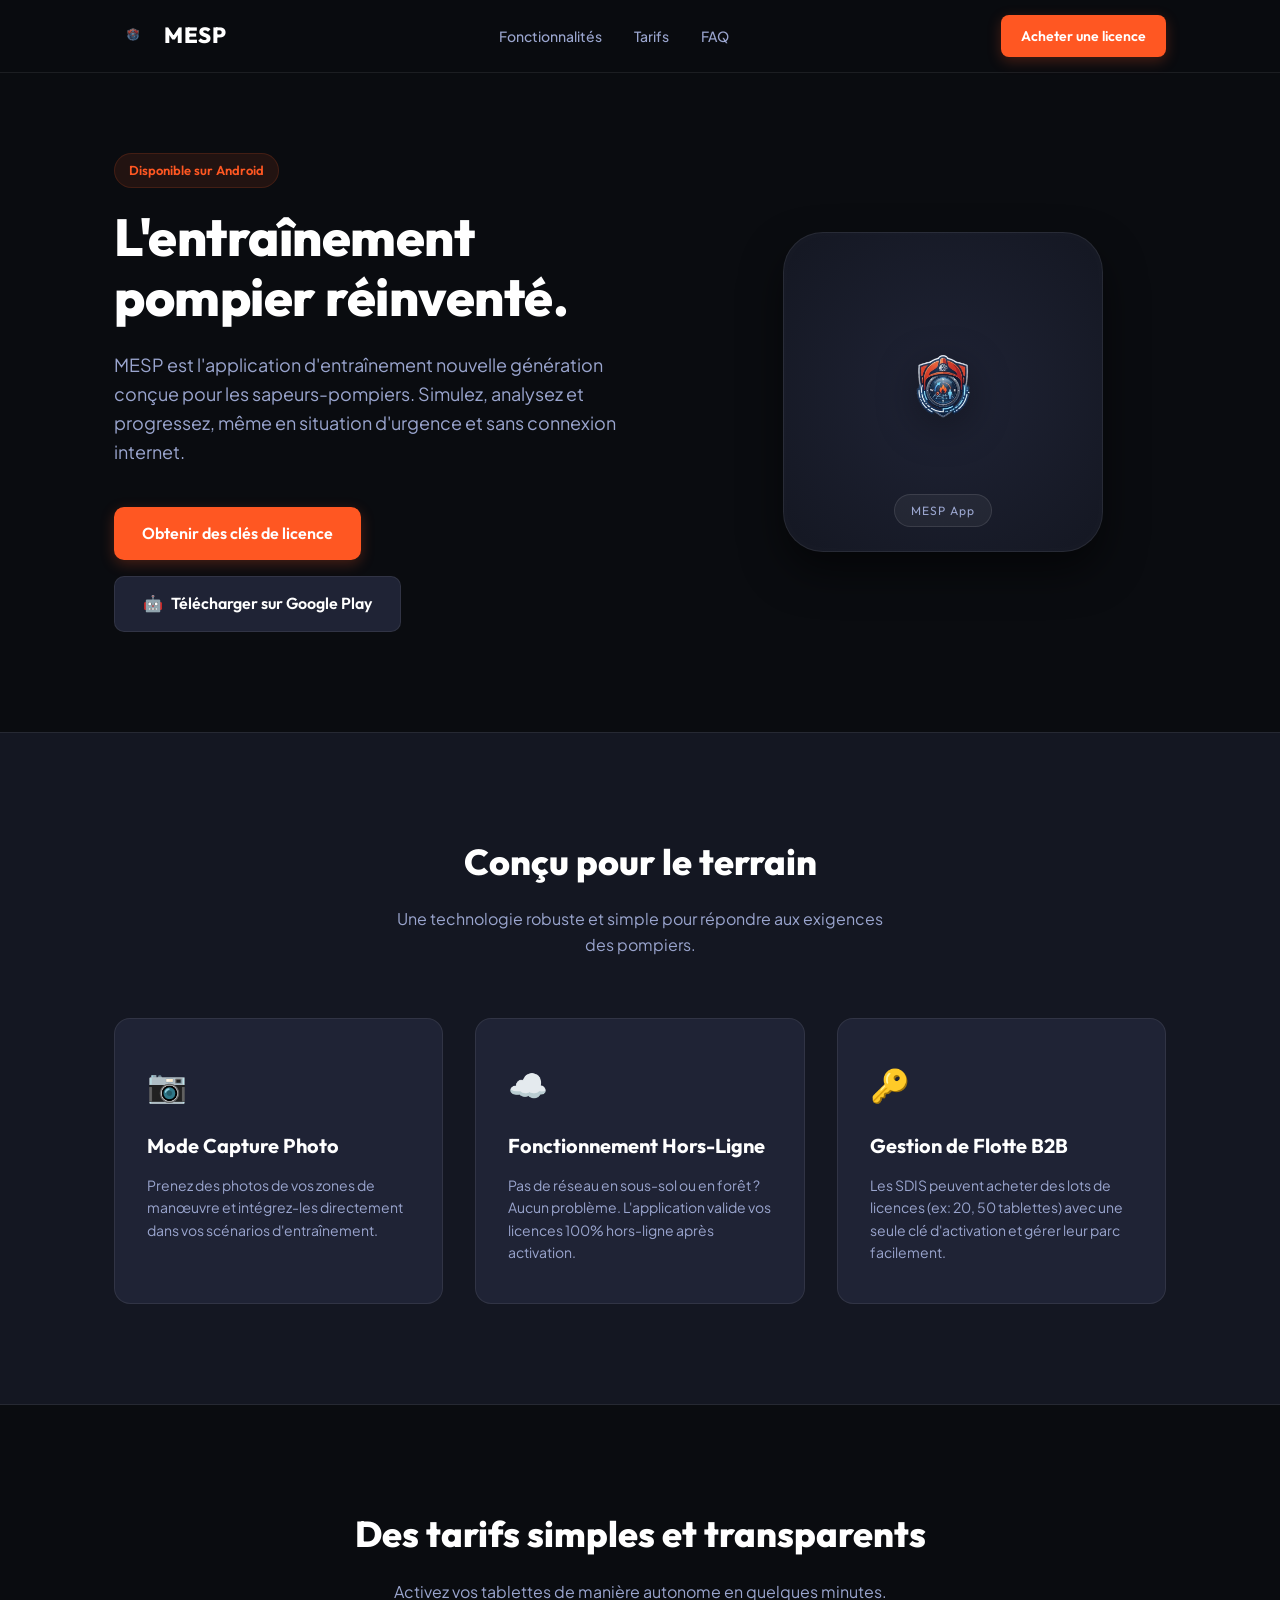
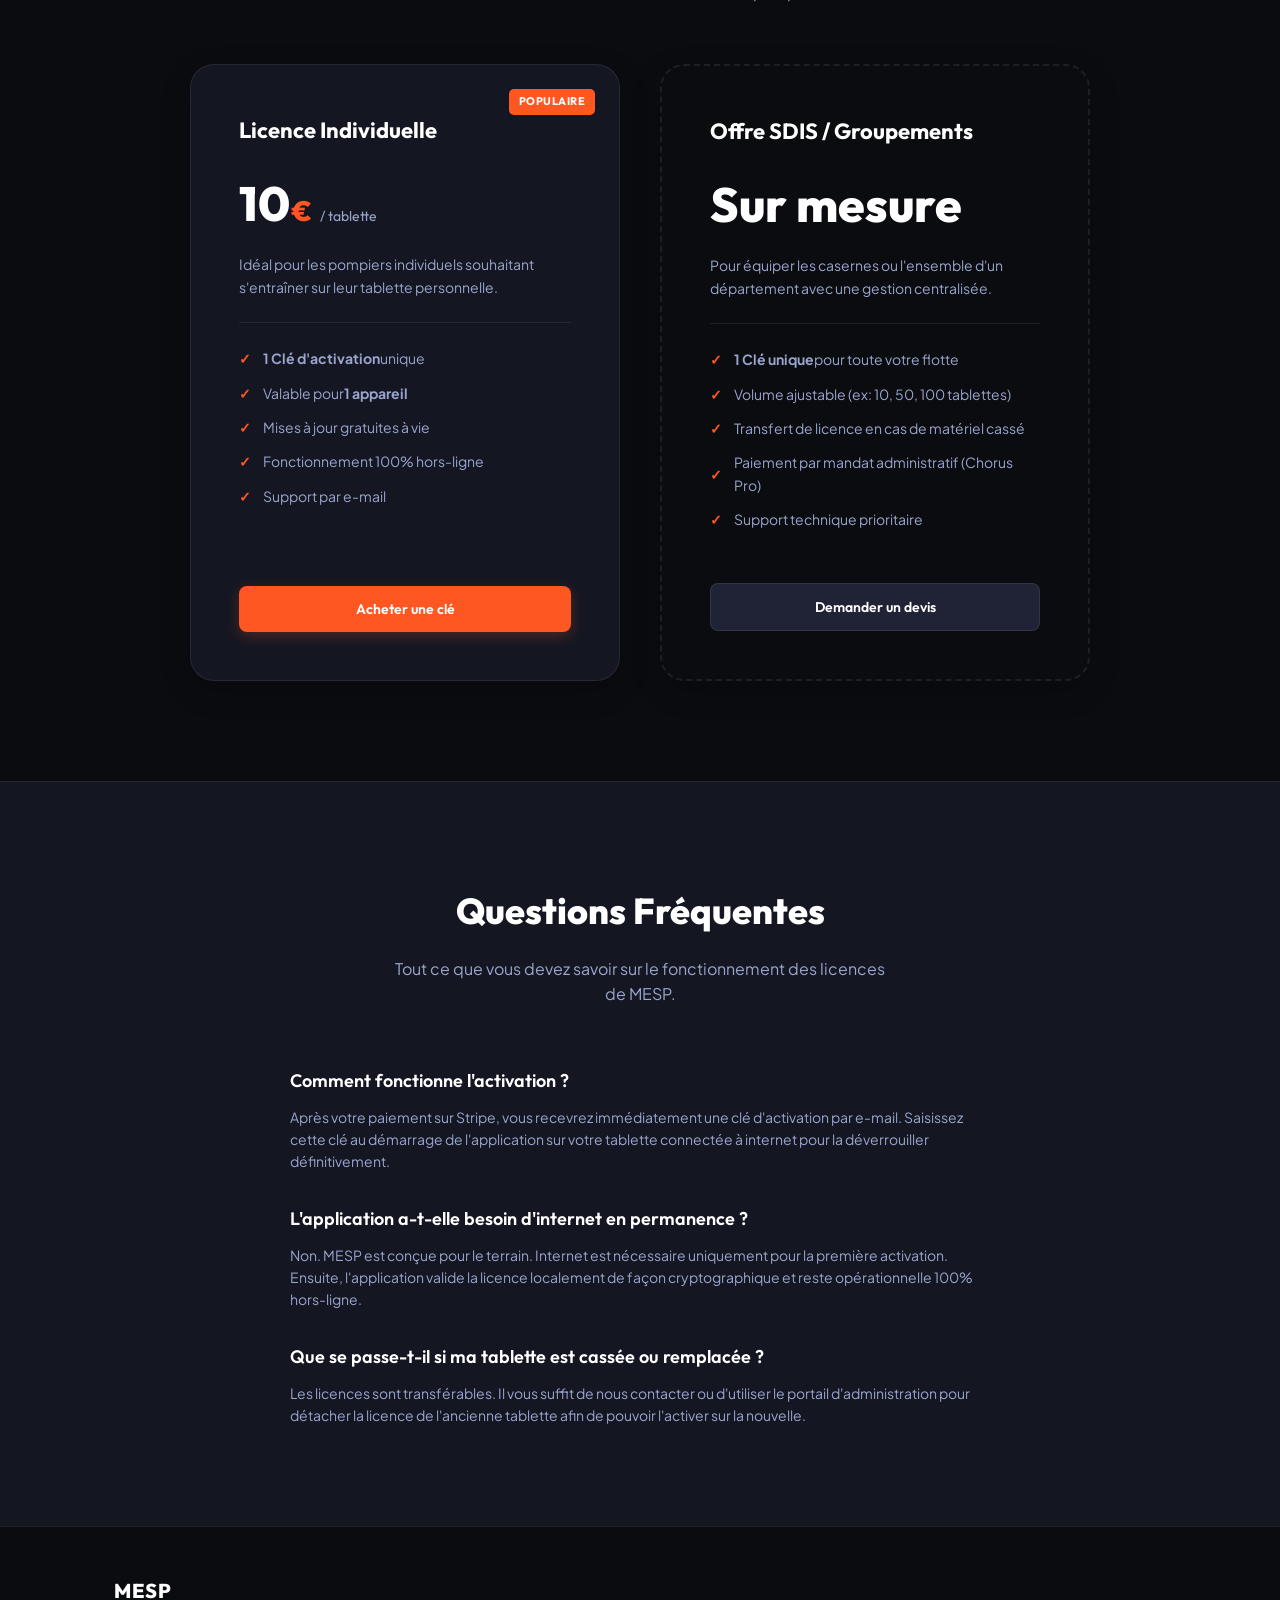
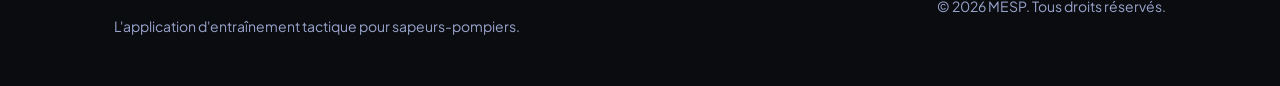
==== docs/index.html @ d45373b5 "landing page" ====
<!DOCTYPE html>
<html lang="fr">
<head>
  <meta charset="UTF-8">
  <meta name="viewport" content="width=device-width, initial-scale=1.0">
  <title>MESP - L'entraînement pompier réinventé</title>
  <meta name="description" content="Découvrez MESP, l'application d'entraînement moderne pour les sapeurs-pompiers. Activez vos tablettes et gérez vos licences simplement.">
  <link rel="stylesheet" href="style.css">
  <!-- Google Fonts -->
  <link rel="preconnect" href="https://fonts.googleapis.com">
  <link rel="preconnect" href="https://fonts.gstatic.com" crossorigin>
  <link href="https://fonts.googleapis.com/css2?family=Outfit:wght@300;400;600;800&family=Plus+Jakarta+Sans:wght@400;500;700&display=swap" rel="stylesheet">
</head>
<body>

  <!-- Header / Navigation -->
  <header class="navbar">
    <div class="container nav-container">
      <div class="brand">
        <img src="logo.png" alt="MESP Logo" class="brand-logo">
        <span class="brand-name">MESP</span>
      </div>
      <nav class="nav-links">
        <a href="#features">Fonctionnalités</a>
        <a href="#pricing">Tarifs</a>
        <a href="#faq">FAQ</a>
      </nav>
      <div class="nav-cta">
        <a href="#pricing" class="btn btn-primary">Acheter une licence</a>
      </div>
    </div>
  </header>

  <!-- Hero Section -->
  <section class="hero">
    <div class="container hero-container">
      <div class="hero-content">
        <span class="badge">Disponible sur Android</span>
        <h1>L'entraînement pompier réinventé.</h1>
        <p class="hero-subtitle">
          MESP est l'application d'entraînement nouvelle génération conçue pour les sapeurs-pompiers. Simulez, analysez et progressez, même en situation d'urgence et sans connexion internet.
        </p>
        <div class="hero-actions">
          <a href="#pricing" class="btn btn-primary btn-large">Obtenir des clés de licence</a>
          <a href="https://play.google.com/store" target="_blank" class="btn btn-secondary btn-large">
            <span class="play-icon">🤖</span> Télécharger sur Google Play
          </a>
        </div>
      </div>
      <div class="hero-image-container">
        <!-- Conteneur pour afficher une capture d'écran de l'app ou le logo en grand -->
        <div class="app-mockup">
          <img src="logo.png" alt="MESP Logo Large" class="hero-app-logo">
          <div class="mockup-overlay">MESP App</div>
        </div>
      </div>
    </div>
  </section>

  <!-- Features Section -->
  <section id="features" class="features">
    <div class="container">
      <div class="section-header">
        <h2>Conçu pour le terrain</h2>
        <p>Une technologie robuste et simple pour répondre aux exigences des pompiers.</p>
      </div>
      
      <div class="features-grid">
        <div class="feature-card">
          <div class="feature-icon">📷</div>
          <h3>Mode Capture Photo</h3>
          <p>Prenez des photos de vos zones de manœuvre et intégrez-les directement dans vos scénarios d'entraînement.</p>
        </div>
        
        <div class="feature-card">
          <div class="feature-icon">☁️</div>
          <h3>Fonctionnement Hors-Ligne</h3>
          <p>Pas de réseau en sous-sol ou en forêt ? Aucun problème. L'application valide vos licences 100% hors-ligne après activation.</p>
        </div>
        
        <div class="feature-card">
          <div class="feature-icon">🔑</div>
          <h3>Gestion de Flotte B2B</h3>
          <p>Les SDIS peuvent acheter des lots de licences (ex: 20, 50 tablettes) avec une seule clé d'activation et gérer leur parc facilement.</p>
        </div>
      </div>
    </div>
  </section>

  <!-- Pricing Section -->
  <section id="pricing" class="pricing">
    <div class="container">
      <div class="section-header">
        <h2>Des tarifs simples et transparents</h2>
        <p>Activez vos tablettes de manière autonome en quelques minutes.</p>
      </div>

      <div class="pricing-grid">
        <!-- Offre Individuelle -->
        <div class="price-card">
          <div class="card-badge">Populaire</div>
          <h3>Licence Individuelle</h3>
          <div class="price">10<span>€</span><span class="price-period">/ tablette</span></div>
          <p class="price-desc">Idéal pour les pompiers individuels souhaitant s'entraîner sur leur tablette personnelle.</p>
          <hr>
          <ul class="price-features">
            <li><strong>1 Clé d'activation</strong> unique</li>
            <li>Valable pour <strong>1 appareil</strong></li>
            <li>Mises à jour gratuites à vie</li>
            <li>Fonctionnement 100% hors-ligne</li>
            <li>Support par e-mail</li>
          </ul>
          <!-- REMPLACER PAR VOTRE LIEN DE PAIEMENT STRIPE REEL -->
          <a href="https://buy.stripe.com/9B628u1rA7mMeUN9IeafS00" target="_blank" class="btn btn-primary btn-full">Acheter une clé</a>
        </div>

        <!-- Offre SDIS (Lots) -->
        <div class="price-card price-card-sdis">
          <h3>Offre SDIS / Groupements</h3>
          <div class="price">Sur mesure</div>
          <p class="price-desc">Pour équiper les casernes ou l'ensemble d'un département avec une gestion centralisée.</p>
          <hr>
          <ul class="price-features">
            <li><strong>1 Clé unique</strong> pour toute votre flotte</li>
            <li>Volume ajustable (ex: 10, 50, 100 tablettes)</li>
            <li>Transfert de licence en cas de matériel cassé</li>
            <li>Paiement par mandat administratif (Chorus Pro)</li>
            <li>Support technique prioritaire</li>
          </ul>
          <a href="mailto:contact@votre-domaine.fr?subject=Demande de devis MESP SDIS" class="btn btn-secondary btn-full">Demander un devis</a>
        </div>
      </div>
    </div>
  </section>

  <!-- FAQ Section -->
  <section id="faq" class="faq">
    <div class="container">
      <div class="section-header">
        <h2>Questions Fréquentes</h2>
        <p>Tout ce que vous devez savoir sur le fonctionnement des licences de MESP.</p>
      </div>

      <div class="faq-list">
        <div class="faq-item">
          <h4>Comment fonctionne l'activation ?</h4>
          <p>Après votre paiement sur Stripe, vous recevrez immédiatement une clé d'activation par e-mail. Saisissez cette clé au démarrage de l'application sur votre tablette connectée à internet pour la déverrouiller définitivement.</p>
        </div>

        <div class="faq-item">
          <h4>L'application a-t-elle besoin d'internet en permanence ?</h4>
          <p>Non. MESP est conçue pour le terrain. Internet est nécessaire uniquement pour la première activation. Ensuite, l'application valide la licence localement de façon cryptographique et reste opérationnelle 100% hors-ligne.</p>
        </div>

        <div class="faq-item">
          <h4>Que se passe-t-il si ma tablette est cassée ou remplacée ?</h4>
          <p>Les licences sont transférables. Il vous suffit de nous contacter ou d'utiliser le portail d'administration pour détacher la licence de l'ancienne tablette afin de pouvoir l'activer sur la nouvelle.</p>
        </div>
      </div>
    </div>
  </section>

  <!-- Footer -->
  <footer class="footer">
    <div class="container footer-container">
      <div class="footer-brand">
        <span class="brand-name">MESP</span>
        <p>L'application d'entraînement tactique pour sapeurs-pompiers.</p>
      </div>
      <div class="footer-copy">
        &copy; 2026 MESP. Tous droits réservés.
      </div>
    </div>
  </footer>

</body>
</html>
---- docs/style.css ----
/* ============================================================================
   MESP Landing Page Styling
   Design System: Dark mode with Fire Orange accents
   ============================================================================ */

:root {
  /* Colors */
  --bg-primary: #0a0c10;
  --bg-secondary: #141722;
  --bg-tertiary: #1f2335;
  --text-primary: #ffffff;
  --text-secondary: #9aa5ce;
  --accent: #ff5722; /* Orange Pompier */
  --accent-hover: #e64a19;
  --accent-glow: rgba(255, 87, 34, 0.25);
  --border-color: rgba(255, 255, 255, 0.08);
  
  /* Fonts */
  --font-display: 'Outfit', sans-serif;
  --font-body: 'Plus Jakarta Sans', sans-serif;
}

/* Reset & Base Styles */
* {
  box-sizing: border-box;
  margin: 0;
  padding: 0;
}

html {
  scroll-behavior: smooth;
}

body {
  background-color: var(--bg-primary);
  color: var(--text-primary);
  font-family: var(--font-body);
  line-height: 1.6;
  -webkit-font-smoothing: antialiased;
}

img {
  max-width: 100%;
  height: auto;
  display: block;
}

a {
  color: inherit;
  text-decoration: none;
  transition: all 0.2s ease-in-out;
}

.container {
  max-width: 1100px;
  margin: 0 auto;
  padding: 0 24px;
}

/* Buttons */
.btn {
  display: inline-flex;
  align-items: center;
  justify-content: center;
  padding: 10px 20px;
  border-radius: 8px;
  font-family: var(--font-display);
  font-weight: 600;
  font-size: 14px;
  cursor: pointer;
  border: none;
  transition: all 0.25s cubic-bezier(0.4, 0, 0.2, 1);
}

.btn-primary {
  background-color: var(--accent);
  color: #fff;
  box-shadow: 0 4px 14px var(--accent-glow);
}

.btn-primary:hover {
  background-color: var(--accent-hover);
  transform: translateY(-2px);
  box-shadow: 0 6px 20px rgba(255, 87, 34, 0.4);
}

.btn-secondary {
  background-color: var(--bg-tertiary);
  color: var(--text-primary);
  border: 1px solid var(--border-color);
}

.btn-secondary:hover {
  background-color: rgba(255, 255, 255, 0.05);
  transform: translateY(-2px);
}

.btn-large {
  padding: 14px 28px;
  font-size: 16px;
  border-radius: 10px;
}

.btn-full {
  width: 100%;
  padding: 12px;
}

/* Badge */
.badge {
  display: inline-block;
  background-color: rgba(255, 87, 34, 0.1);
  color: var(--accent);
  padding: 6px 14px;
  border-radius: 50px;
  font-family: var(--font-display);
  font-weight: 600;
  font-size: 13px;
  margin-bottom: 20px;
  border: 1px solid rgba(255, 87, 34, 0.15);
}

/* Navigation Bar */
.navbar {
  position: sticky;
  top: 0;
  background-color: rgba(10, 12, 16, 0.85);
  backdrop-filter: blur(12px);
  -webkit-backdrop-filter: blur(12px);
  border-bottom: 1px solid var(--border-color);
  z-index: 100;
}

.nav-container {
  display: flex;
  align-items: center;
  justify-content: space-between;
  height: 72px;
}

.brand {
  display: flex;
  align-items: center;
  gap: 12px;
}

.brand-logo {
  width: 38px;
  height: 38px;
  object-fit: contain;
}

.brand-name {
  font-family: var(--font-display);
  font-weight: 800;
  font-size: 22px;
  letter-spacing: 0.5px;
}

.nav-links {
  display: flex;
  gap: 32px;
}

.nav-links a {
  color: var(--text-secondary);
  font-size: 14px;
  font-weight: 500;
}

.nav-links a:hover {
  color: var(--text-primary);
}

/* Hero Section */
.hero {
  padding: 80px 0 100px 0;
  overflow: hidden;
}

.hero-container {
  display: grid;
  grid-template-columns: 1.1fr 0.9fr;
  align-items: center;
  gap: 60px;
}

.hero-content h1 {
  font-family: var(--font-display);
  font-size: 52px;
  font-weight: 800;
  line-height: 1.15;
  margin-bottom: 24px;
  letter-spacing: -0.5px;
}

.hero-subtitle {
  color: var(--text-secondary);
  font-size: 18px;
  margin-bottom: 40px;
  max-width: 520px;
}

.hero-actions {
  display: flex;
  gap: 16px;
  flex-wrap: wrap;
}

.play-icon {
  margin-right: 8px;
}

.hero-image-container {
  display: flex;
  justify-content: center;
}

.app-mockup {
  position: relative;
  background: radial-gradient(circle, var(--bg-tertiary) 0%, var(--bg-secondary) 100%);
  border: 1px solid var(--border-color);
  width: 320px;
  height: 320px;
  border-radius: 40px;
  display: flex;
  align-items: center;
  justify-content: center;
  box-shadow: 0 20px 40px rgba(0,0,0,0.5), inset 0 0 20px rgba(255,255,255,0.02);
}

.hero-app-logo {
  width: 180px;
  height: 180px;
  object-fit: contain;
  filter: drop-shadow(0 10px 20px rgba(0,0,0,0.4));
}

.mockup-overlay {
  position: absolute;
  bottom: 24px;
  background-color: rgba(255, 255, 255, 0.05);
  border: 1px solid rgba(255, 255, 255, 0.1);
  padding: 6px 16px;
  border-radius: 20px;
  font-family: var(--font-display);
  font-size: 12px;
  letter-spacing: 1px;
  color: var(--text-secondary);
}

/* Sections Common Header */
.section-header {
  text-align: center;
  margin-bottom: 60px;
}

.section-header h2 {
  font-family: var(--font-display);
  font-size: 36px;
  font-weight: 800;
  margin-bottom: 16px;
}

.section-header p {
  color: var(--text-secondary);
  font-size: 16px;
  max-width: 500px;
  margin: 0 auto;
}

/* Features Section */
.features {
  padding: 100px 0;
  background-color: var(--bg-secondary);
  border-top: 1px solid var(--border-color);
  border-bottom: 1px solid var(--border-color);
}

.features-grid {
  display: grid;
  grid-template-columns: repeat(3, 1fr);
  gap: 32px;
}

.feature-card {
  background-color: var(--bg-tertiary);
  border: 1px solid var(--border-color);
  padding: 40px 32px;
  border-radius: 16px;
  transition: all 0.25s ease;
}

.feature-card:hover {
  transform: translateY(-5px);
  border-color: rgba(255, 87, 34, 0.3);
}

.feature-icon {
  font-size: 32px;
  margin-bottom: 20px;
}

.feature-card h3 {
  font-family: var(--font-display);
  font-size: 20px;
  margin-bottom: 12px;
}

.feature-card p {
  color: var(--text-secondary);
  font-size: 14px;
  line-height: 1.6;
}

/* Pricing Section */
.pricing {
  padding: 100px 0;
}

.pricing-grid {
  display: grid;
  grid-template-columns: repeat(2, 1fr);
  gap: 40px;
  max-width: 900px;
  margin: 0 auto;
}

.price-card {
  position: relative;
  background-color: var(--bg-secondary);
  border: 1px solid var(--border-color);
  padding: 48px;
  border-radius: 24px;
  display: flex;
  flex-direction: column;
  box-shadow: 0 10px 30px rgba(0,0,0,0.2);
}

.price-card-sdis {
  background-color: transparent;
  border-style: dashed;
  border-width: 2px;
}

.card-badge {
  position: absolute;
  top: 24px;
  right: 24px;
  background-color: var(--accent);
  color: #fff;
  font-family: var(--font-display);
  font-size: 11px;
  font-weight: 700;
  padding: 4px 10px;
  border-radius: 5px;
  text-transform: uppercase;
  letter-spacing: 0.5px;
}

.price-card h3 {
  font-family: var(--font-display);
  font-size: 22px;
  font-weight: 700;
  margin-bottom: 16px;
}

.price {
  font-family: var(--font-display);
  font-size: 48px;
  font-weight: 800;
  color: var(--text-primary);
  margin-bottom: 12px;
  display: flex;
  align-items: baseline;
}

.price span {
  font-size: 28px;
  color: var(--accent);
  margin-left: 2px;
}

.price .price-period {
  font-size: 14px;
  color: var(--text-secondary);
  font-weight: 400;
  margin-left: 8px;
}

.price-desc {
  color: var(--text-secondary);
  font-size: 14px;
  margin-bottom: 24px;
  min-height: 44px;
}

.price-card hr {
  border: 0;
  border-top: 1px solid var(--border-color);
  margin-bottom: 24px;
}

.price-features {
  list-style: none;
  margin-bottom: 40px;
  flex-grow: 1;
}

.price-features li {
  font-size: 14px;
  margin-bottom: 12px;
  color: var(--text-secondary);
  display: flex;
  align-items: center;
}

.price-features li::before {
  content: "✓";
  color: var(--accent);
  font-weight: bold;
  margin-right: 12px;
}

/* FAQ Section */
.faq {
  padding: 100px 0;
  background-color: var(--bg-secondary);
  border-top: 1px solid var(--border-color);
}

.faq-list {
  max-width: 700px;
  margin: 0 auto;
  display: flex;
  flex-direction: column;
  gap: 32px;
}

.faq-item h4 {
  font-family: var(--font-display);
  font-size: 18px;
  font-weight: 600;
  margin-bottom: 10px;
}

.faq-item p {
  color: var(--text-secondary);
  font-size: 14px;
}

/* Footer */
.footer {
  background-color: var(--bg-primary);
  border-top: 1px solid var(--border-color);
  padding: 48px 0;
  color: var(--text-secondary);
  font-size: 14px;
}

.footer-container {
  display: flex;
  justify-content: space-between;
  align-items: center;
}

.footer-brand .brand-name {
  font-family: var(--font-display);
  font-weight: 800;
  font-size: 20px;
  color: var(--text-primary);
  margin-bottom: 8px;
  display: inline-block;
}

/* Responsive Styles */
@media (max-width: 900px) {
  .hero-container {
    grid-template-columns: 1fr;
    text-align: center;
    gap: 48px;
  }
  
  .hero-subtitle {
    margin-left: auto;
    margin-right: auto;
  }
  
  .hero-actions {
    justify-content: center;
  }
  
  .features-grid {
    grid-template-columns: 1fr;
  }
  
  .pricing-grid {
    grid-template-columns: 1fr;
    padding: 0 16px;
  }
  
  .footer-container {
    flex-direction: column;
    gap: 24px;
    text-align: center;
  }
}

@media (max-width: 600px) {
  .hero-content h1 {
    font-size: 38px;
  }
  
  .nav-links {
    display: none;
  }
  
  .btn-large {
    width: 100%;
  }
}
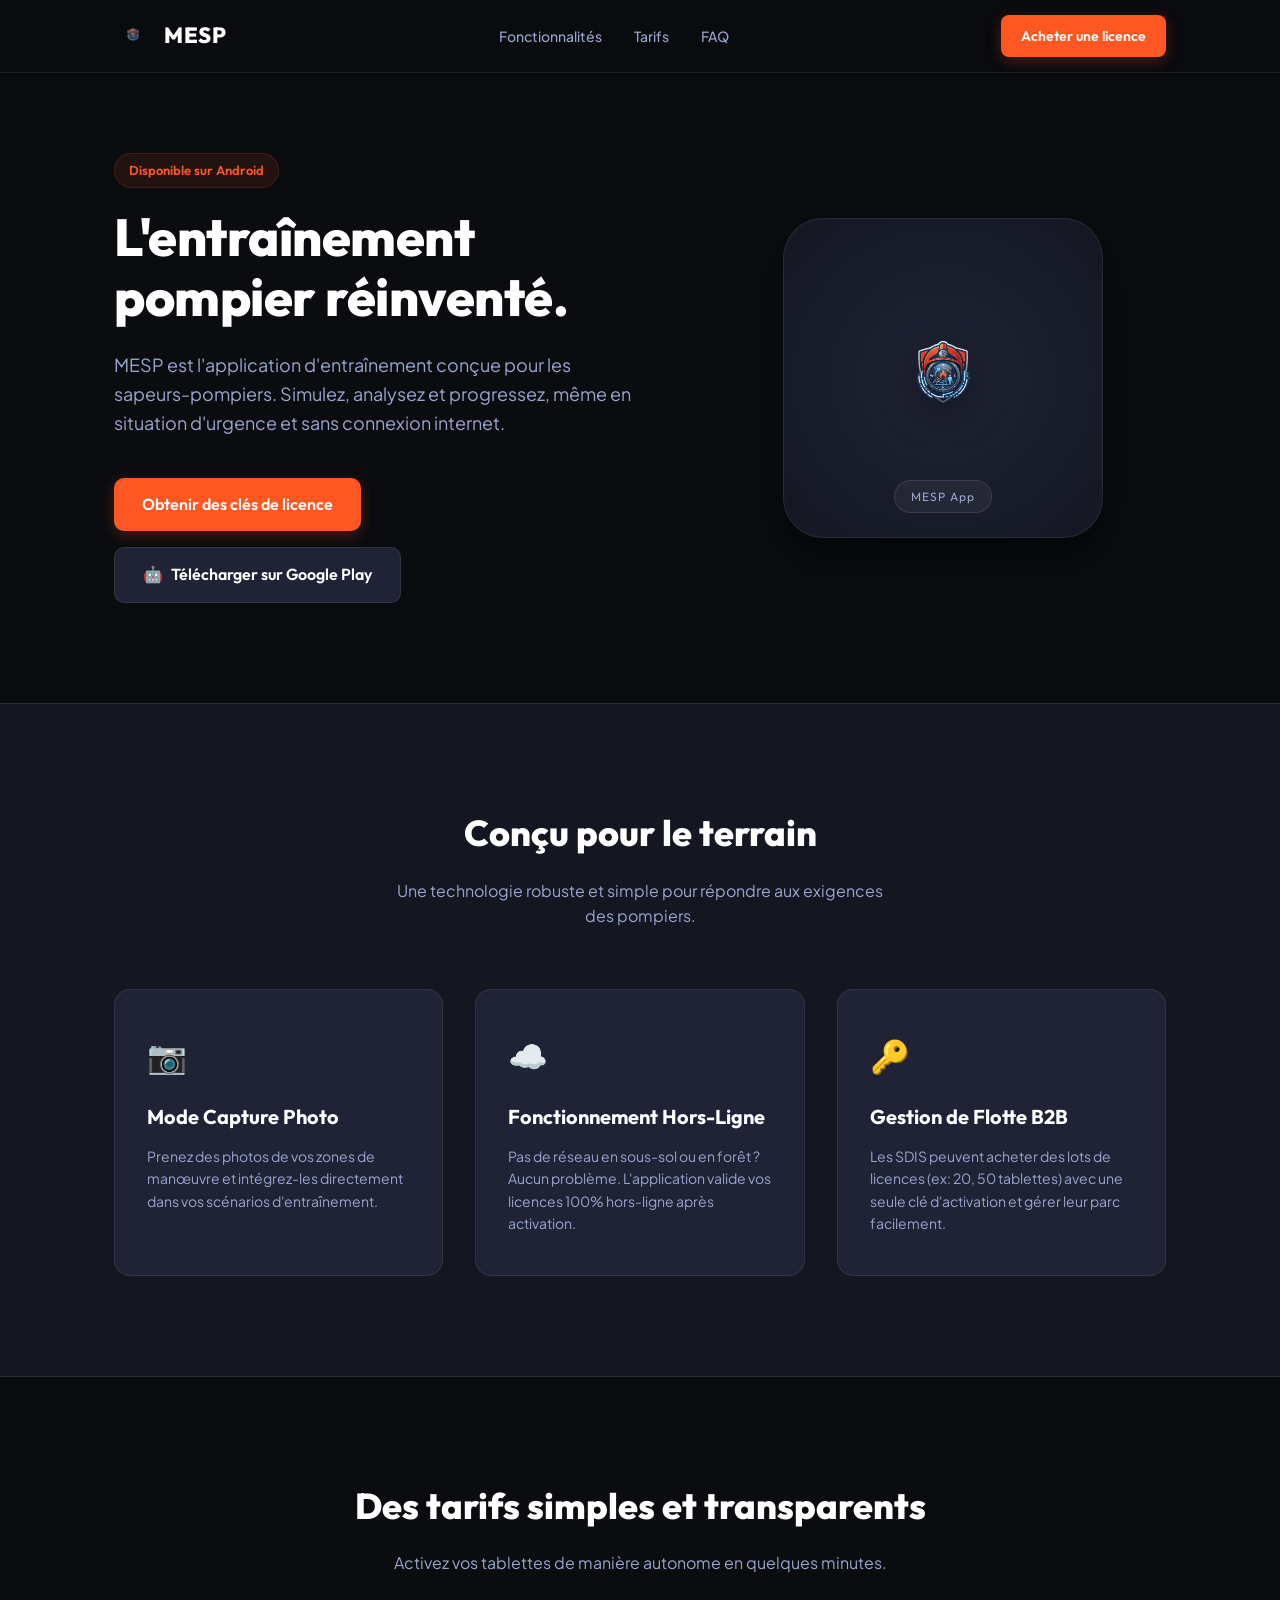
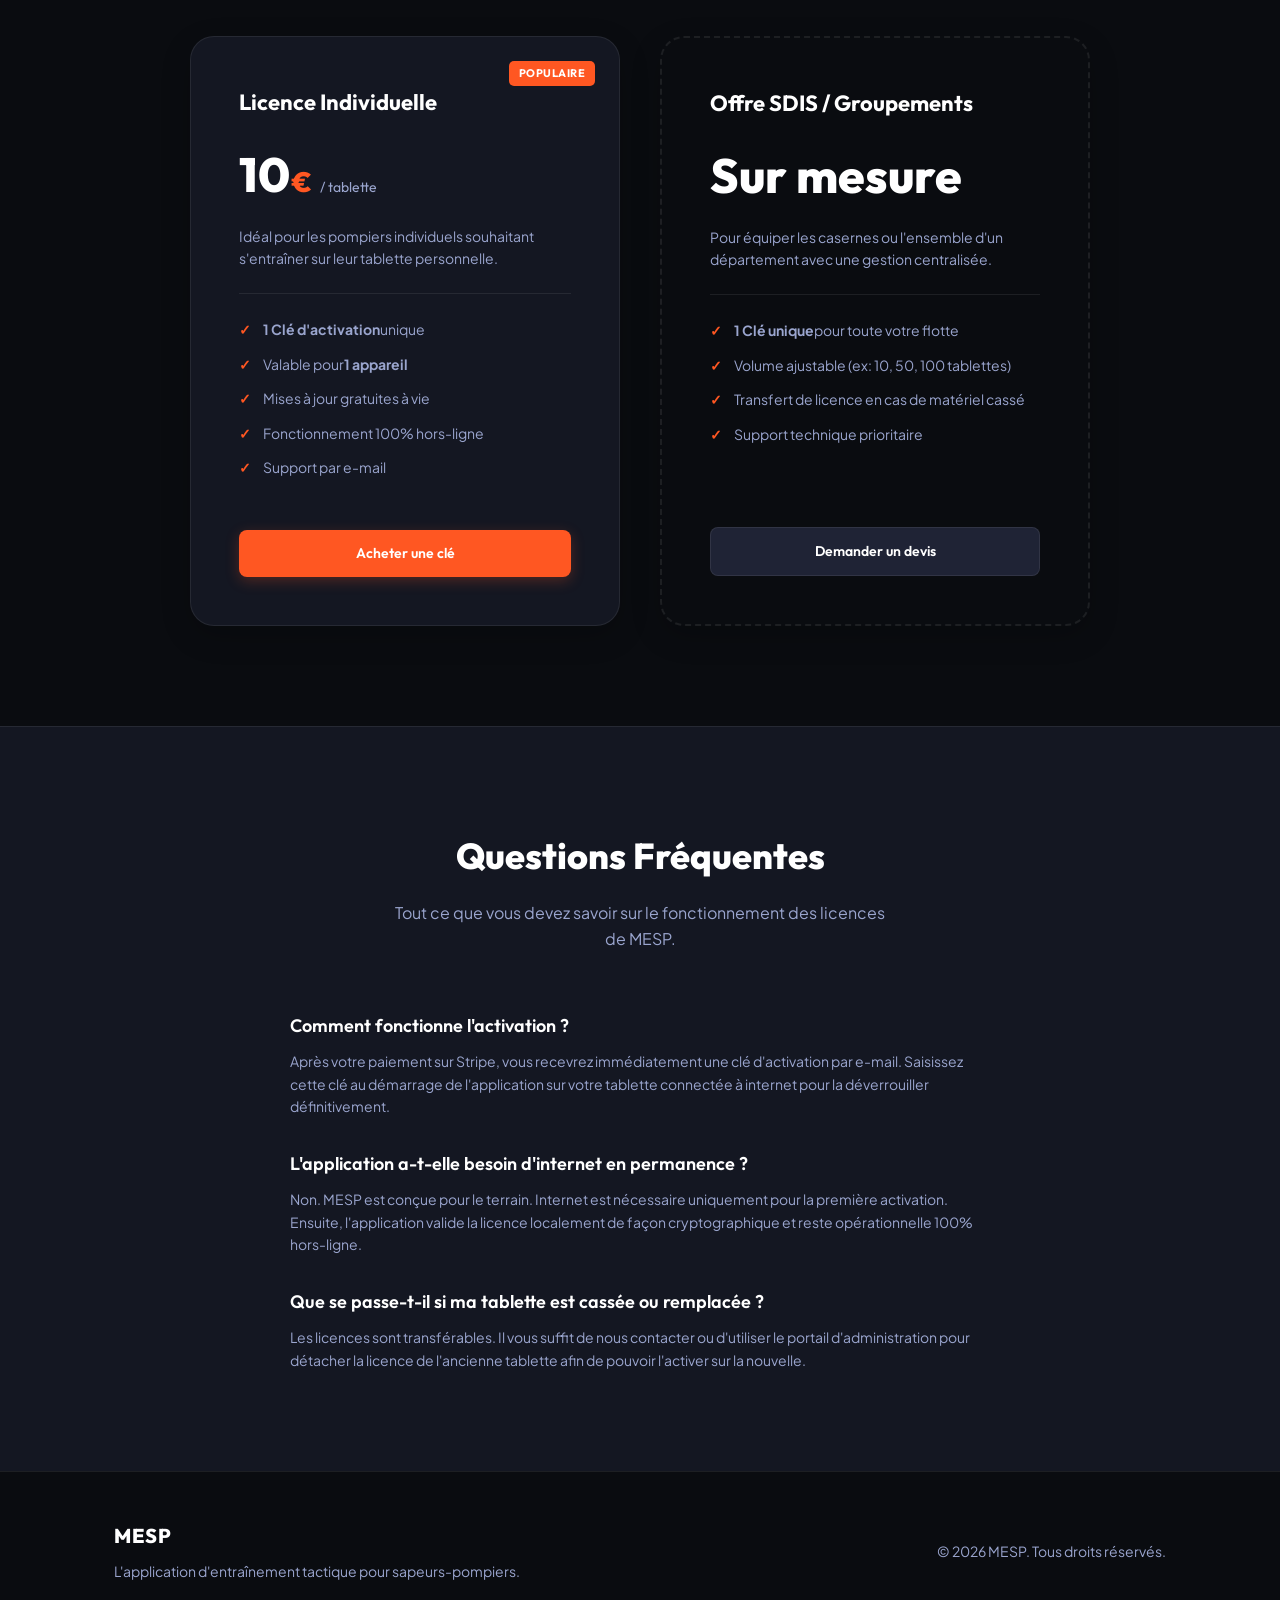
==== commit d919d5d0: "Update page title and remove Chorus Pro payment option" ====
--- a/docs/index.html
+++ b/docs/index.html
@@ -3,7 +3,7 @@
 <head>
   <meta charset="UTF-8">
   <meta name="viewport" content="width=device-width, initial-scale=1.0">
-  <title>MESP - L'entraînement pompier réinventé</title>
+  <title>MESP est l'application d'entraînement conçue pour les sapeurs-pompiers. Simulez, analysez et progressez, même en situation d'urgence et sans connexion internet.</title>
   <meta name="description" content="Découvrez MESP, l'application d'entraînement moderne pour les sapeurs-pompiers. Activez vos tablettes et gérez vos licences simplement.">
   <link rel="stylesheet" href="style.css">
   <!-- Google Fonts -->
@@ -38,7 +38,7 @@
         <span class="badge">Disponible sur Android</span>
         <h1>L'entraînement pompier réinventé.</h1>
         <p class="hero-subtitle">
-          MESP est l'application d'entraînement nouvelle génération conçue pour les sapeurs-pompiers. Simulez, analysez et progressez, même en situation d'urgence et sans connexion internet.
+          MESP est l'application d'entraînement conçue pour les sapeurs-pompiers. Simulez, analysez et progressez, même en situation d'urgence et sans connexion internet.
         </p>
         <div class="hero-actions">
           <a href="#pricing" class="btn btn-primary btn-large">Obtenir des clés de licence</a>
@@ -124,7 +124,6 @@
             <li><strong>1 Clé unique</strong> pour toute votre flotte</li>
             <li>Volume ajustable (ex: 10, 50, 100 tablettes)</li>
             <li>Transfert de licence en cas de matériel cassé</li>
-            <li>Paiement par mandat administratif (Chorus Pro)</li>
             <li>Support technique prioritaire</li>
           </ul>
           <a href="mailto:contact@votre-domaine.fr?subject=Demande de devis MESP SDIS" class="btn btn-secondary btn-full">Demander un devis</a>
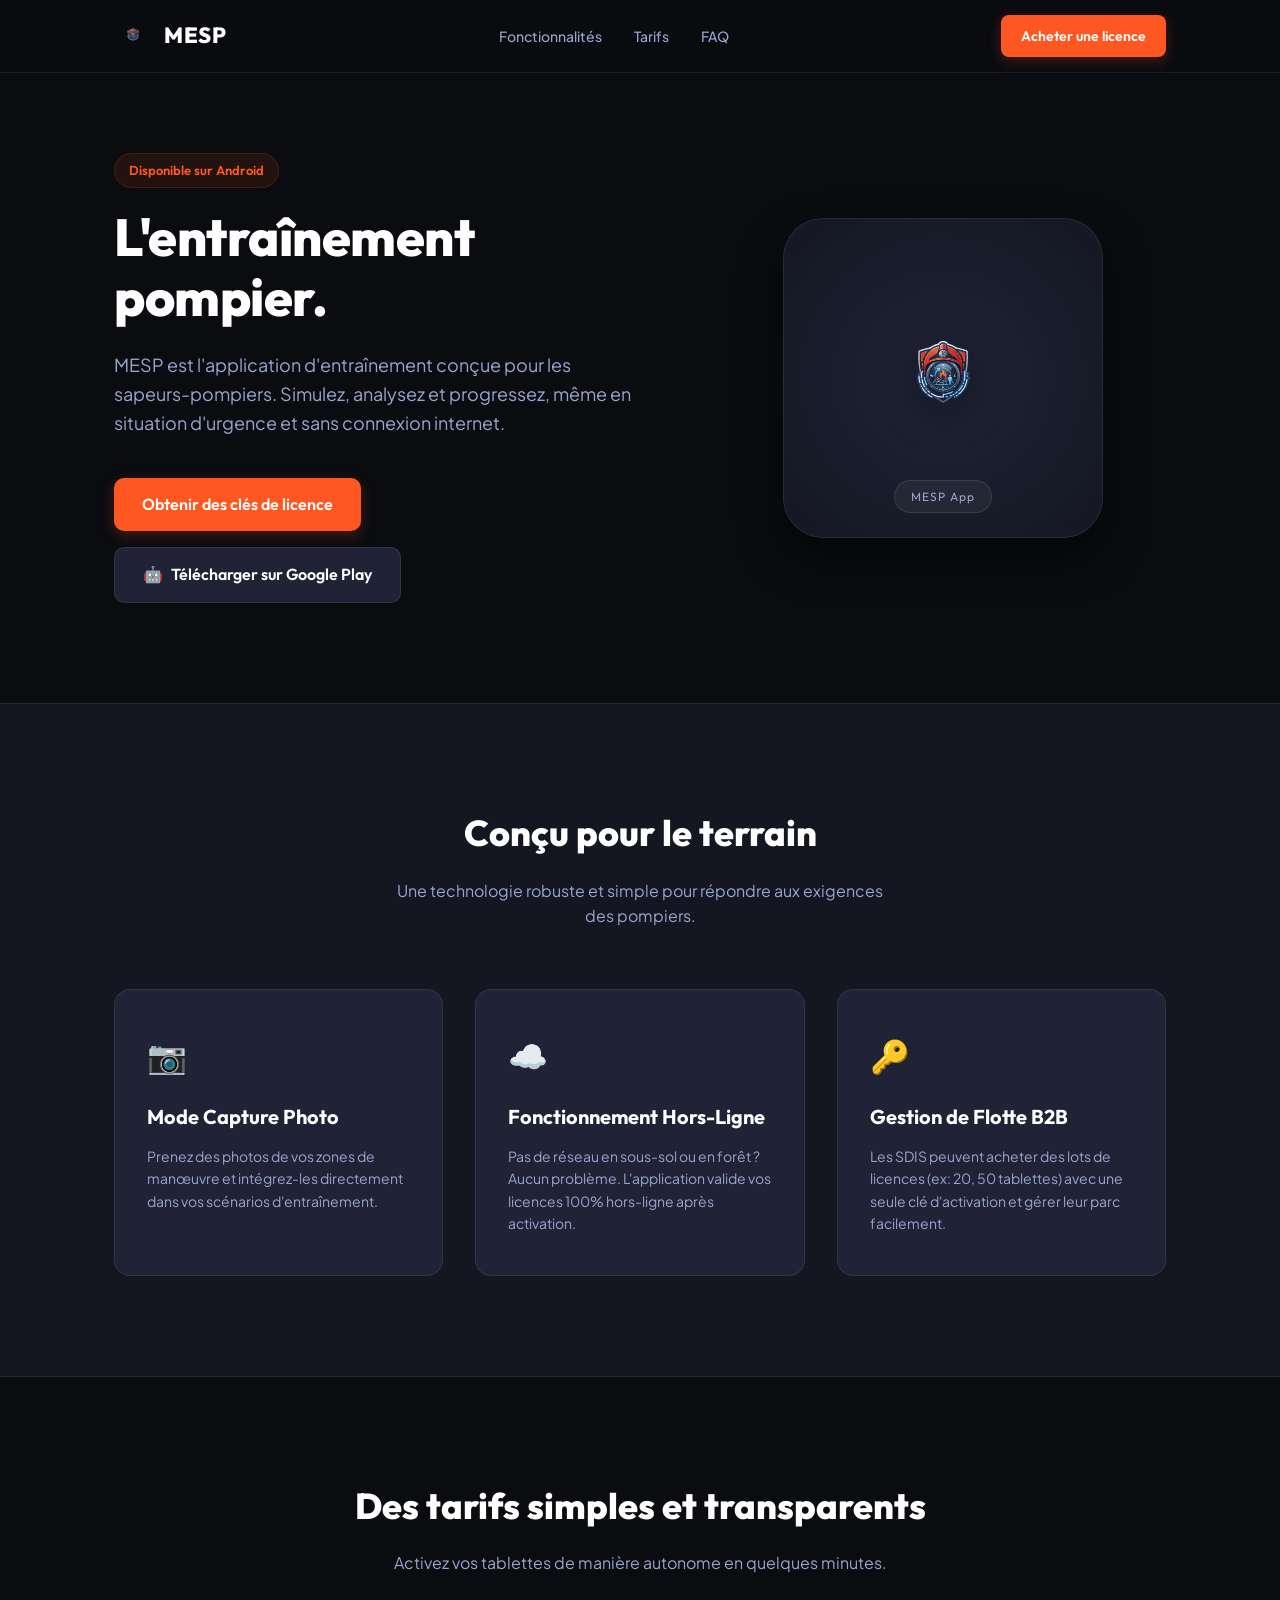
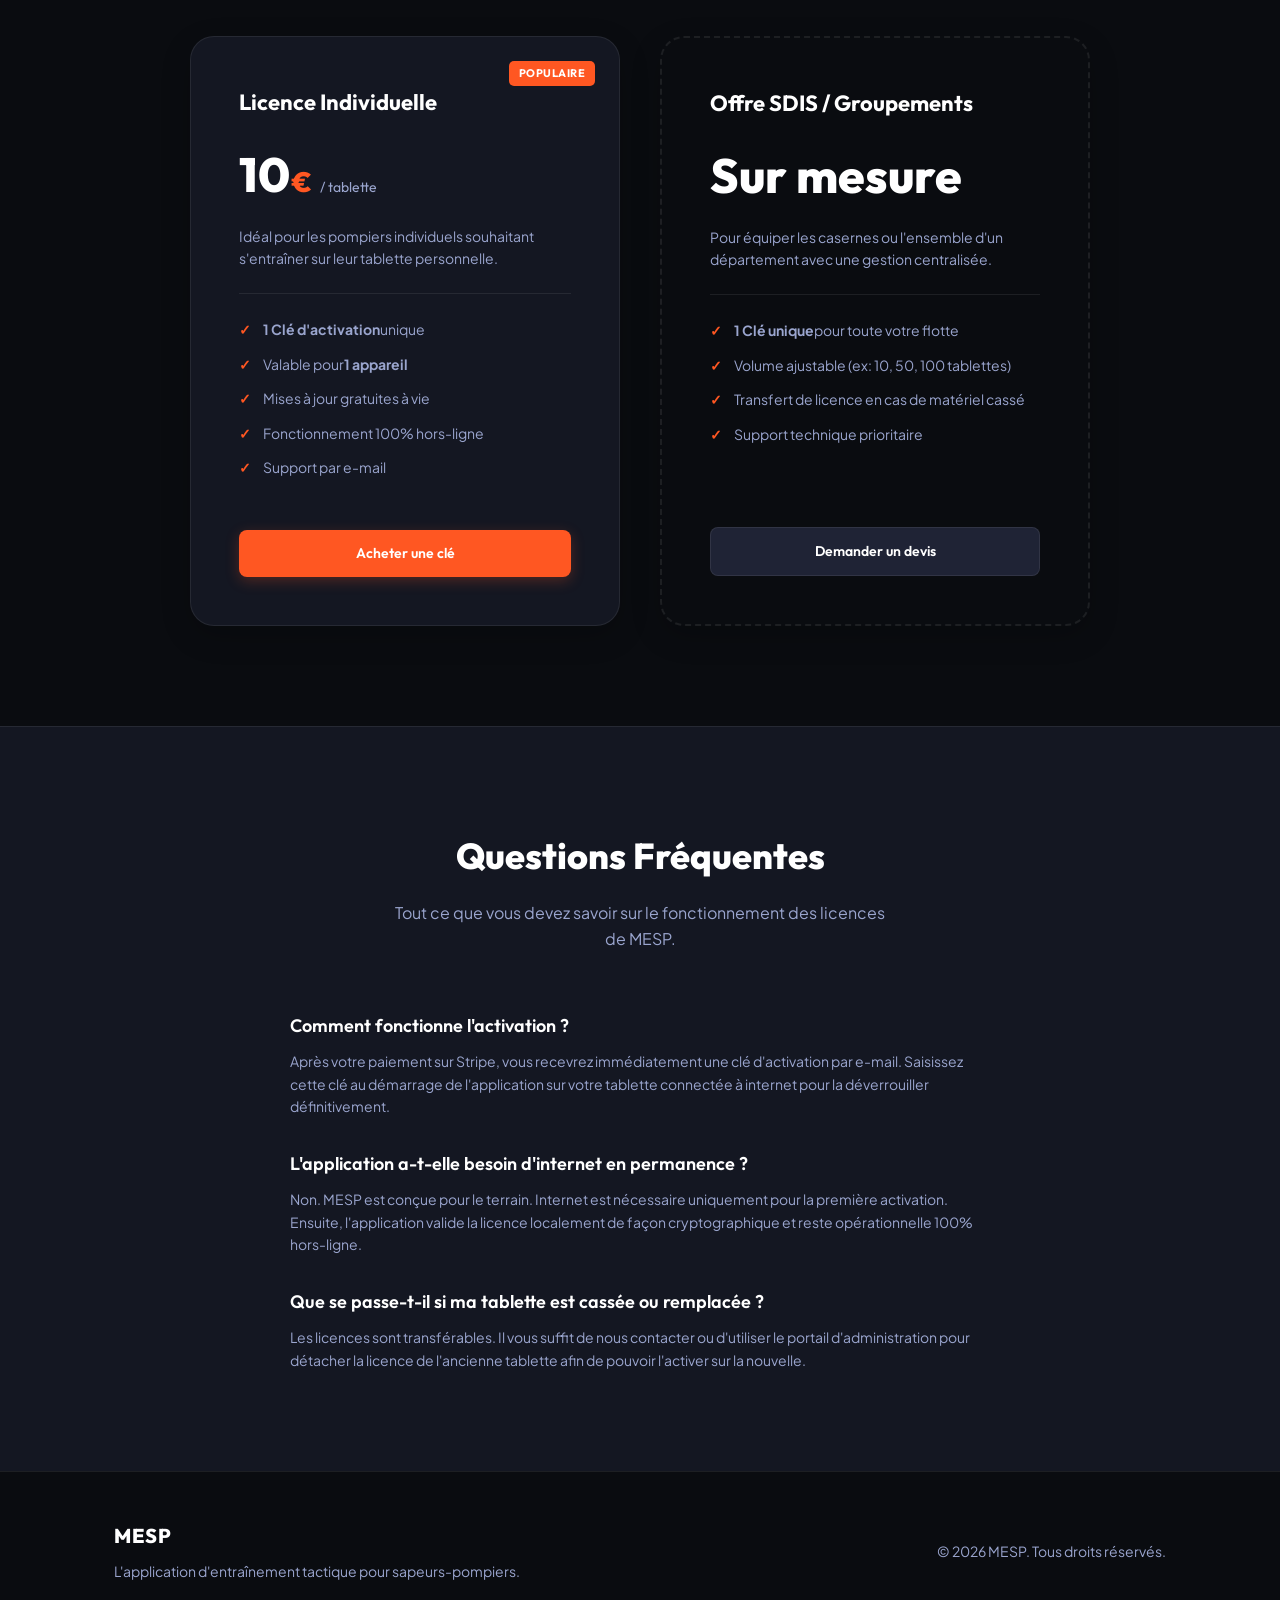
==== commit 9b030182: "Bypass browser favicon cache with query param" ====
--- a/docs/index.html
+++ b/docs/index.html
@@ -6,6 +6,7 @@
   <title>MESP est l'application d'entraînement conçue pour les sapeurs-pompiers. Simulez, analysez et progressez, même en situation d'urgence et sans connexion internet.</title>
   <meta name="description" content="Découvrez MESP, l'application d'entraînement moderne pour les sapeurs-pompiers. Activez vos tablettes et gérez vos licences simplement.">
   <link rel="stylesheet" href="style.css">
+  <link rel="icon" type="image/png" href="logo.png?v=1">
   <!-- Google Fonts -->
   <link rel="preconnect" href="https://fonts.googleapis.com">
   <link rel="preconnect" href="https://fonts.gstatic.com" crossorigin>
@@ -36,7 +37,7 @@
     <div class="container hero-container">
       <div class="hero-content">
         <span class="badge">Disponible sur Android</span>
-        <h1>L'entraînement pompier réinventé.</h1>
+        <h1>L'entraînement pompier.</h1>
         <p class="hero-subtitle">
           MESP est l'application d'entraînement conçue pour les sapeurs-pompiers. Simulez, analysez et progressez, même en situation d'urgence et sans connexion internet.
         </p>
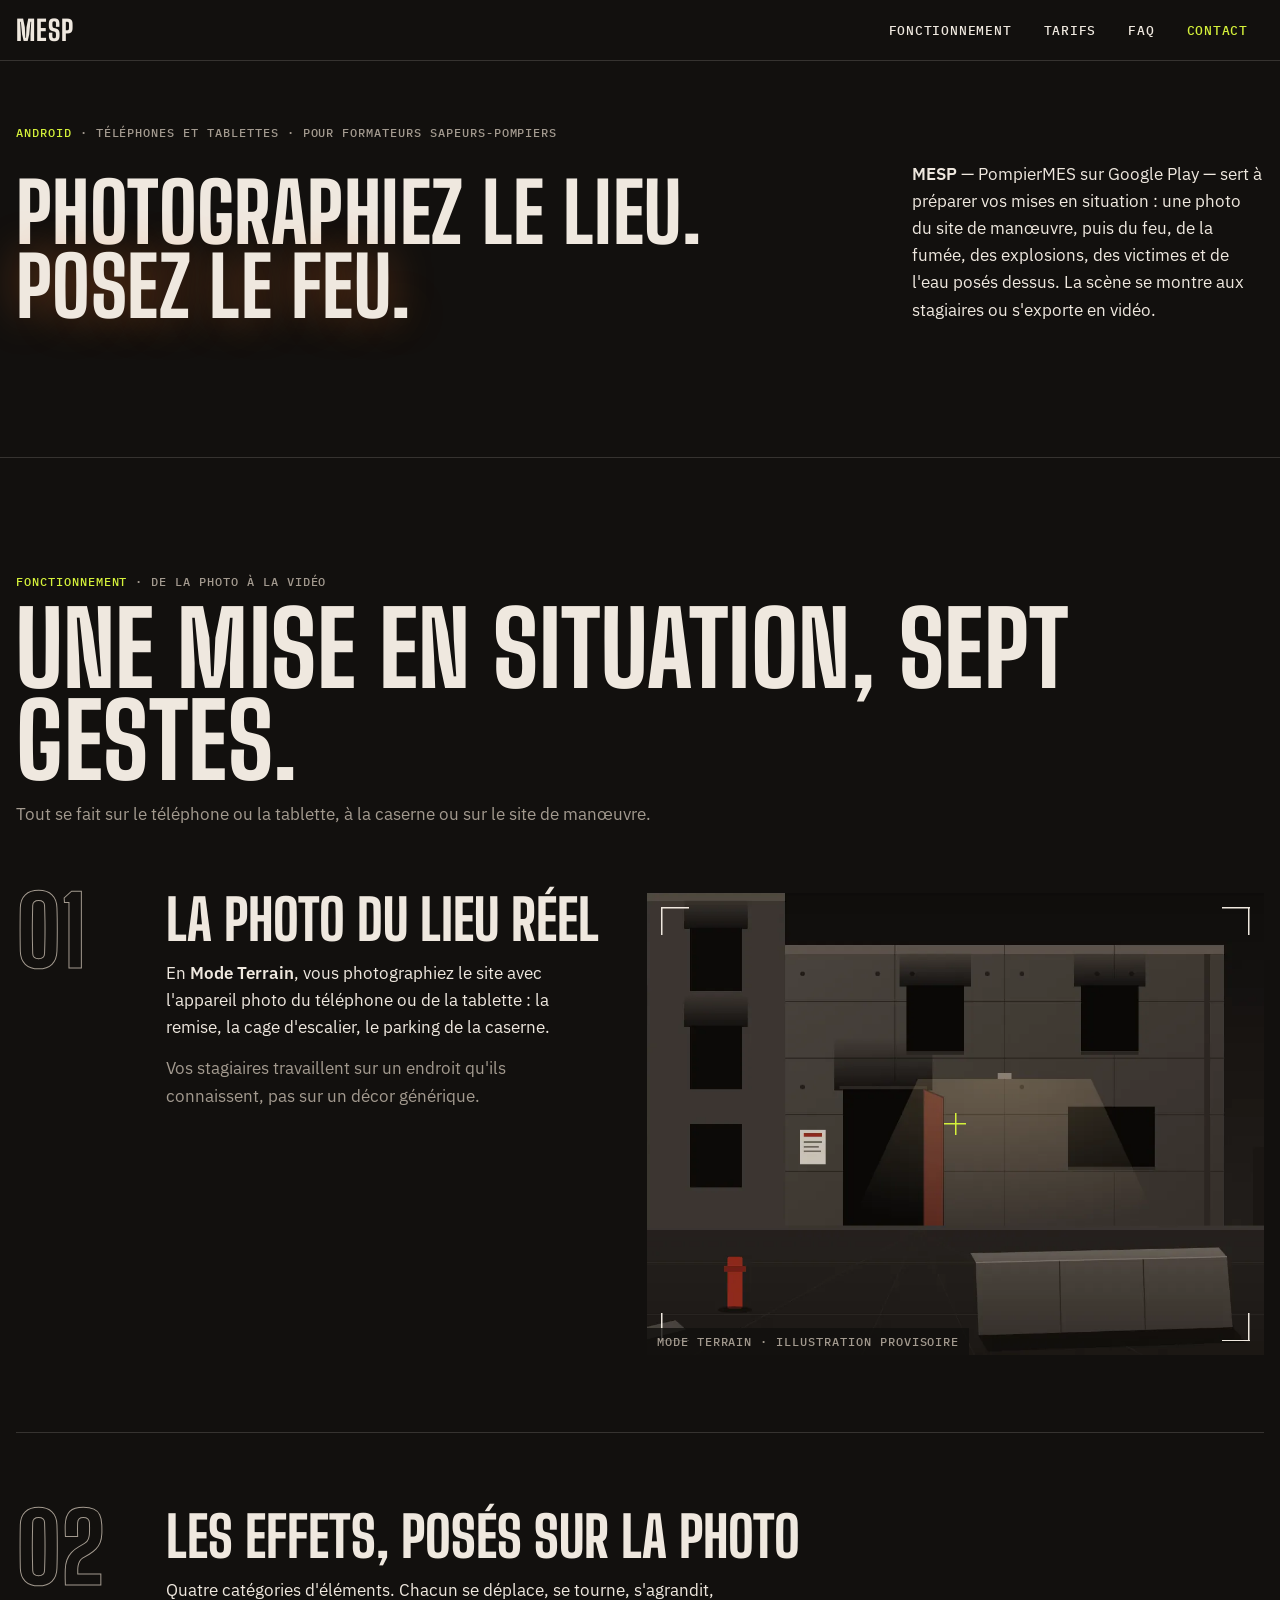
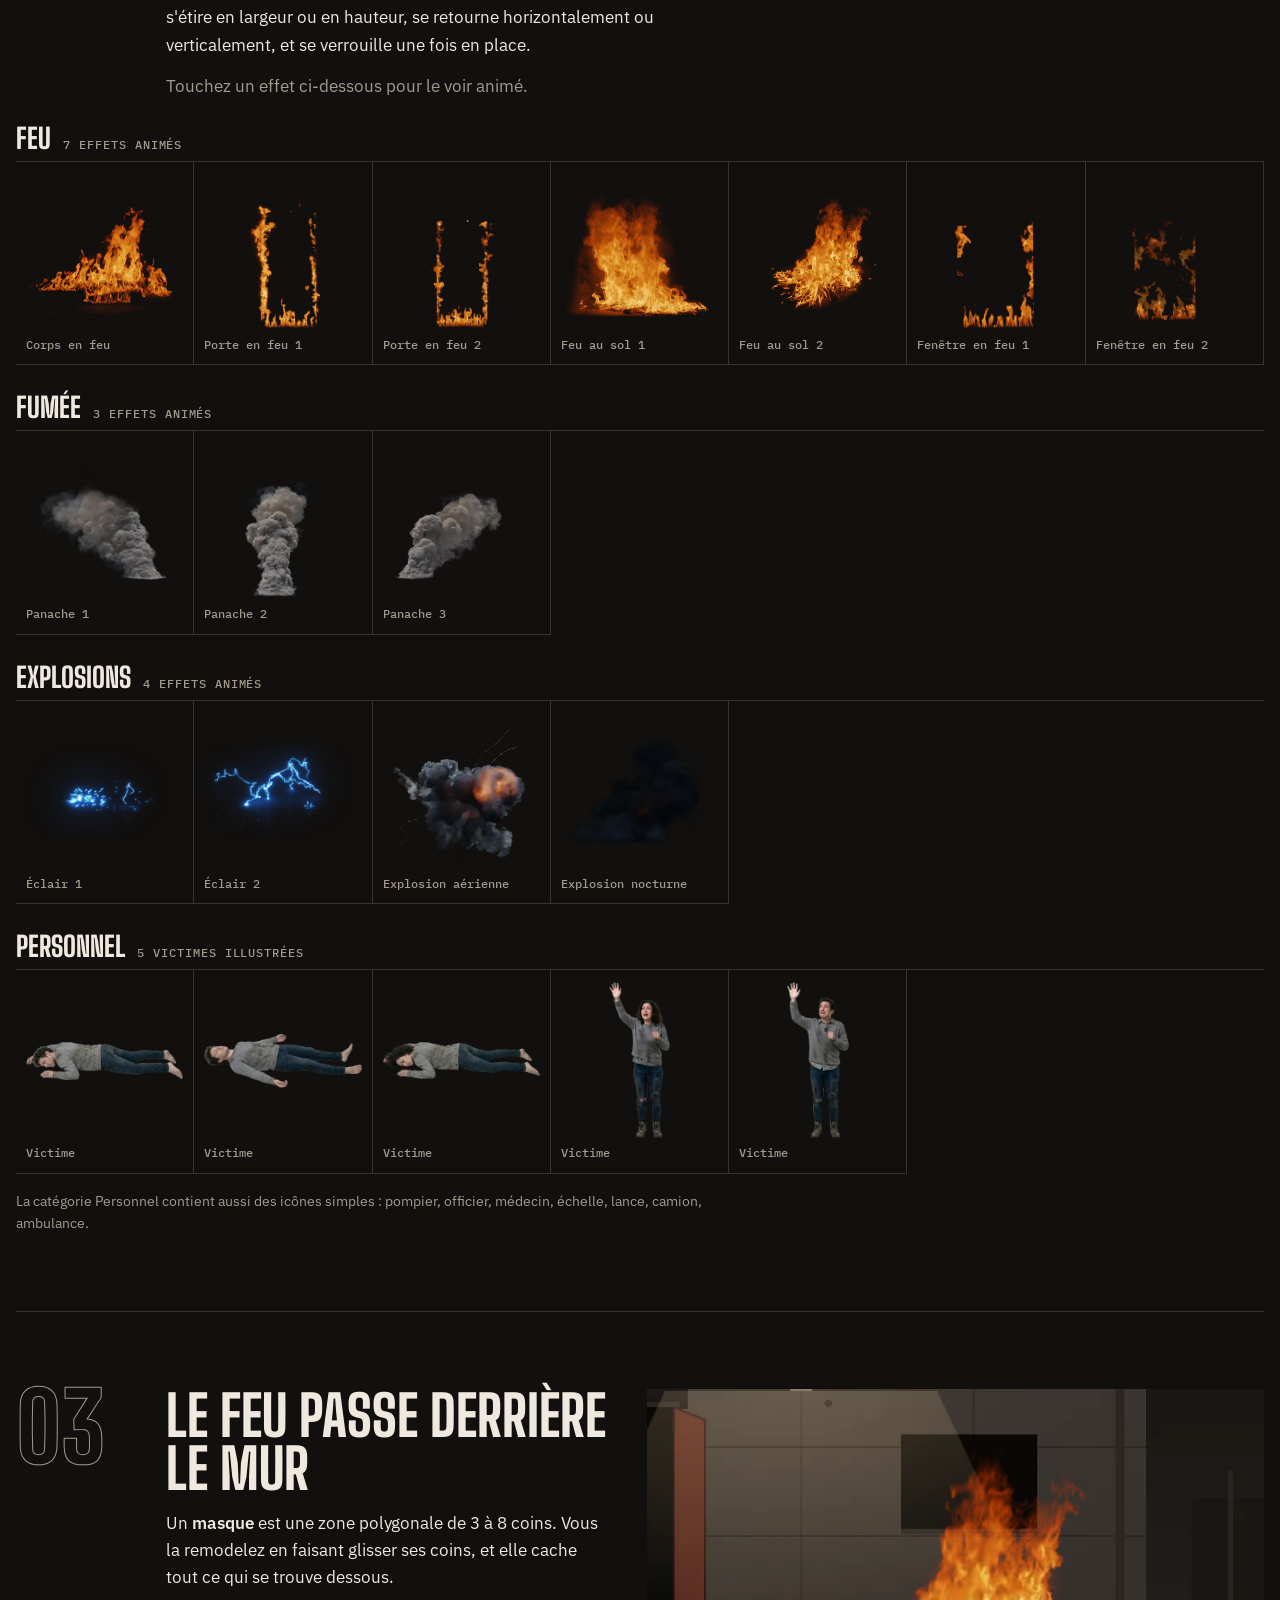
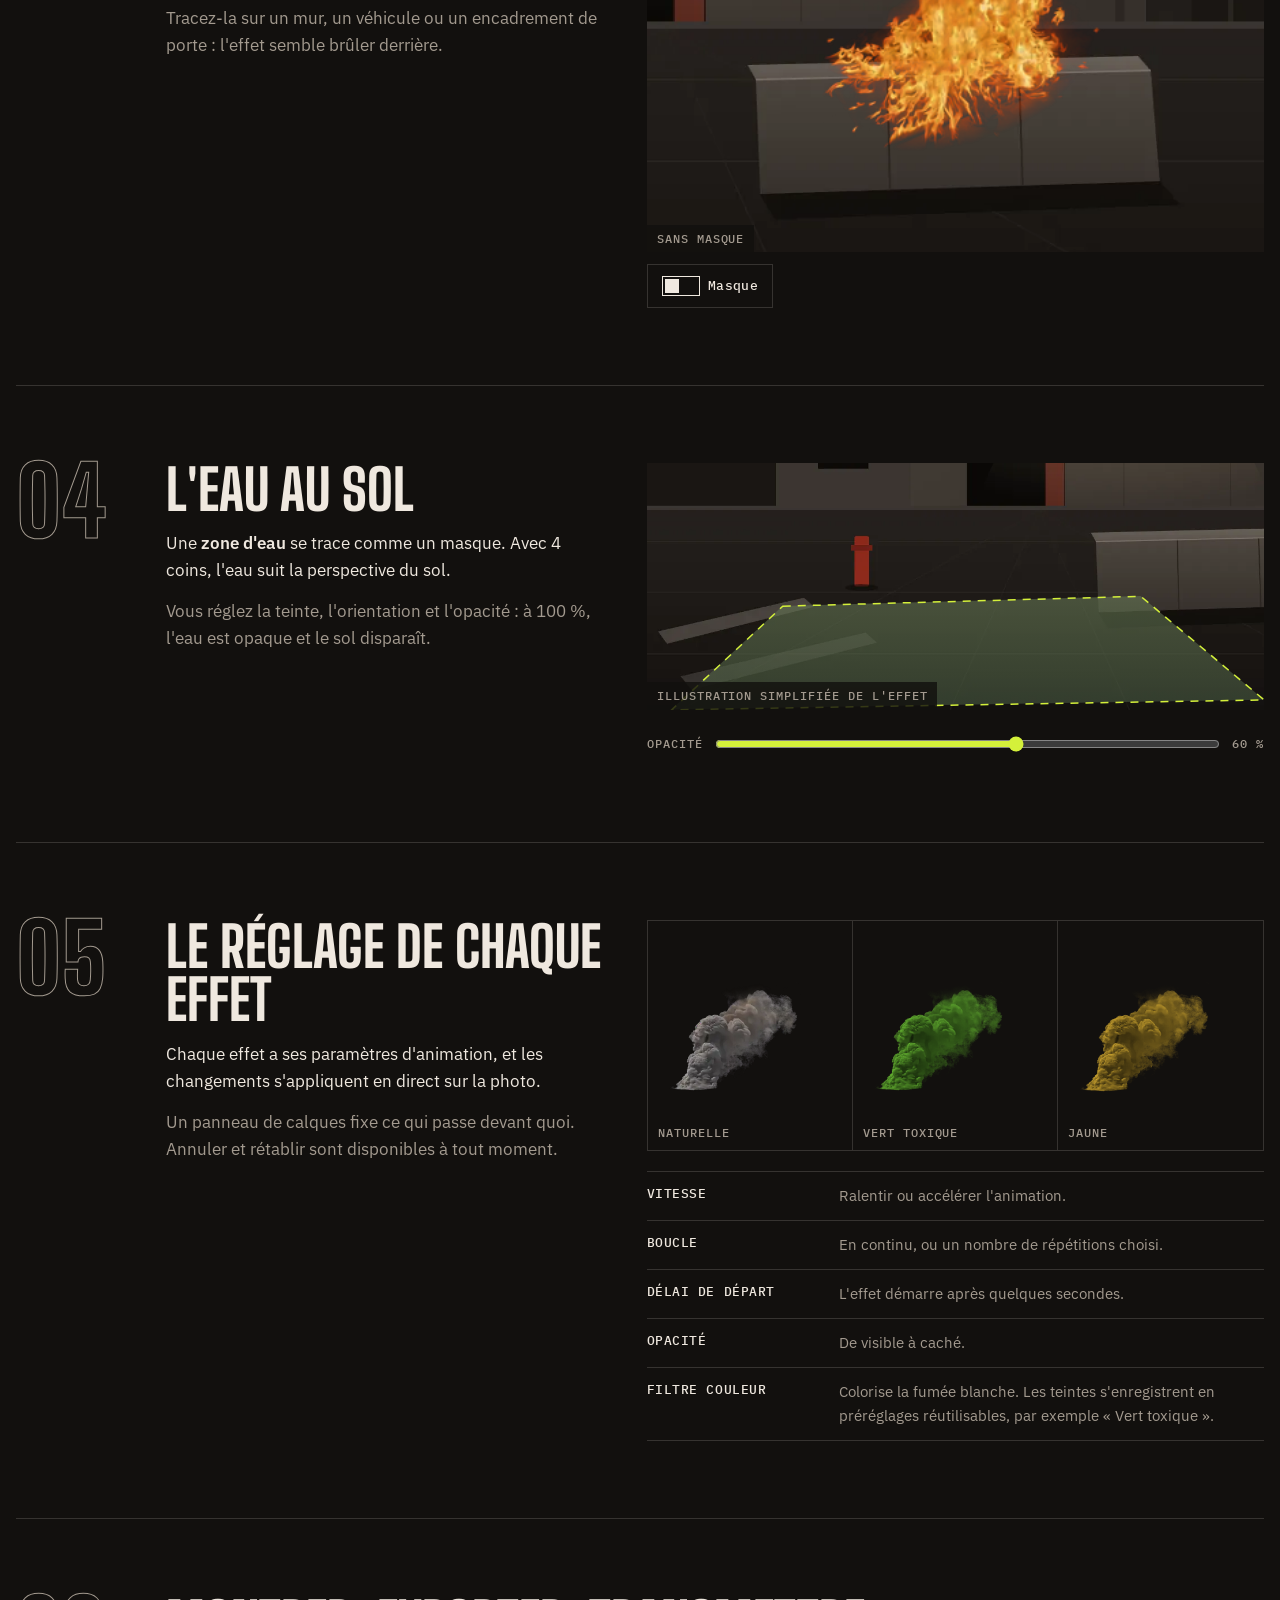
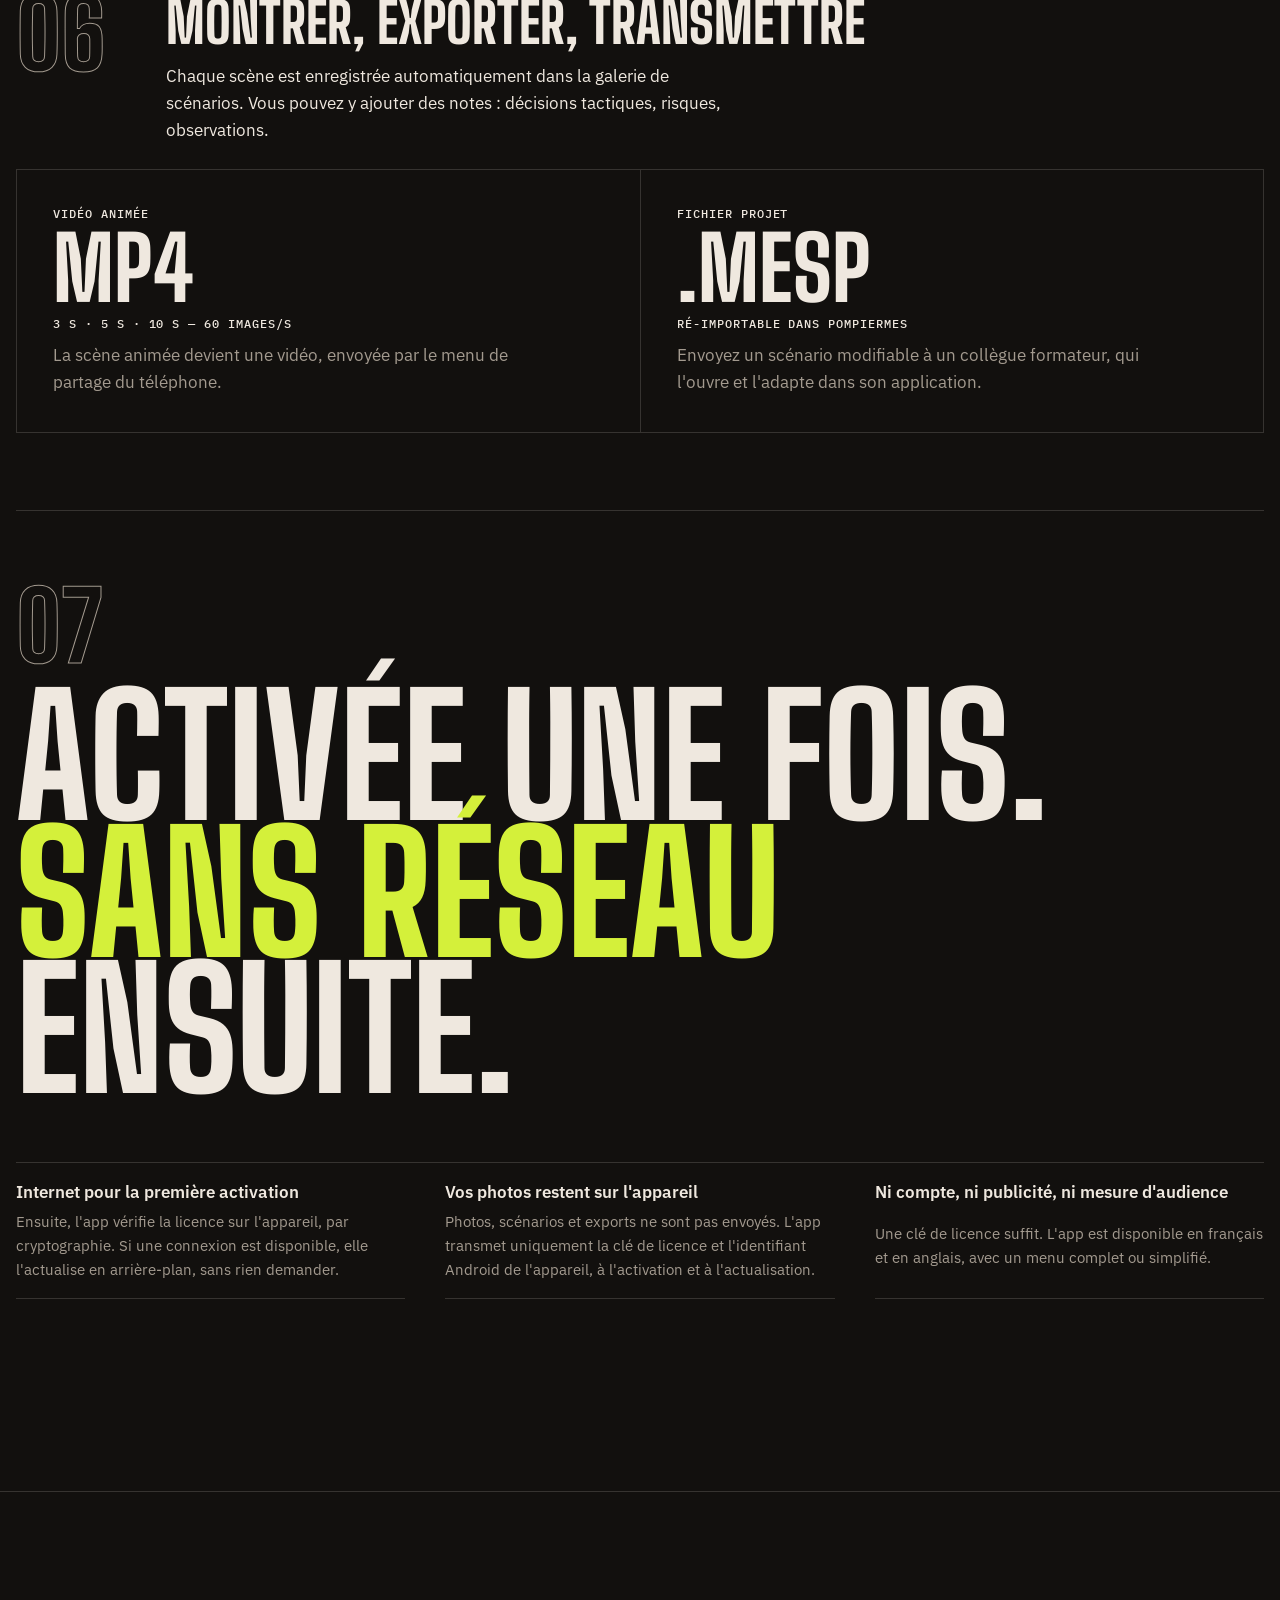
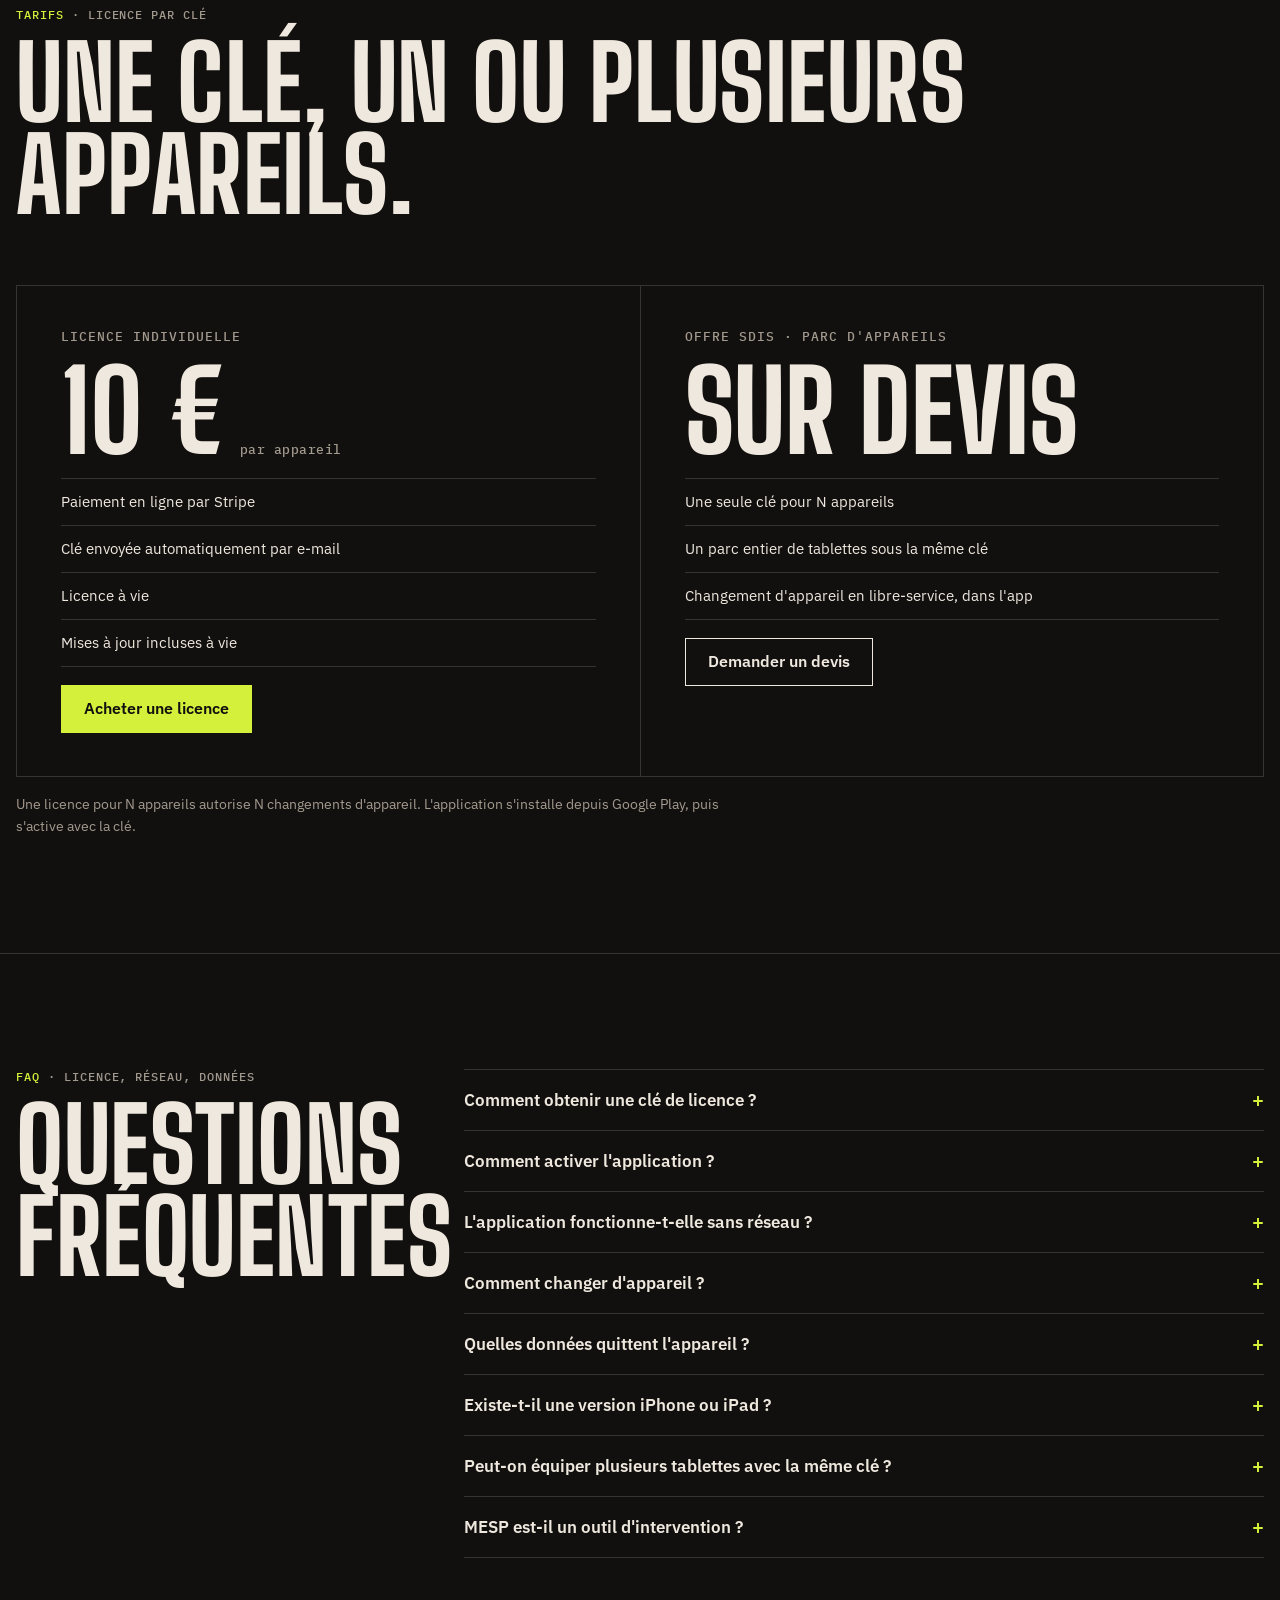
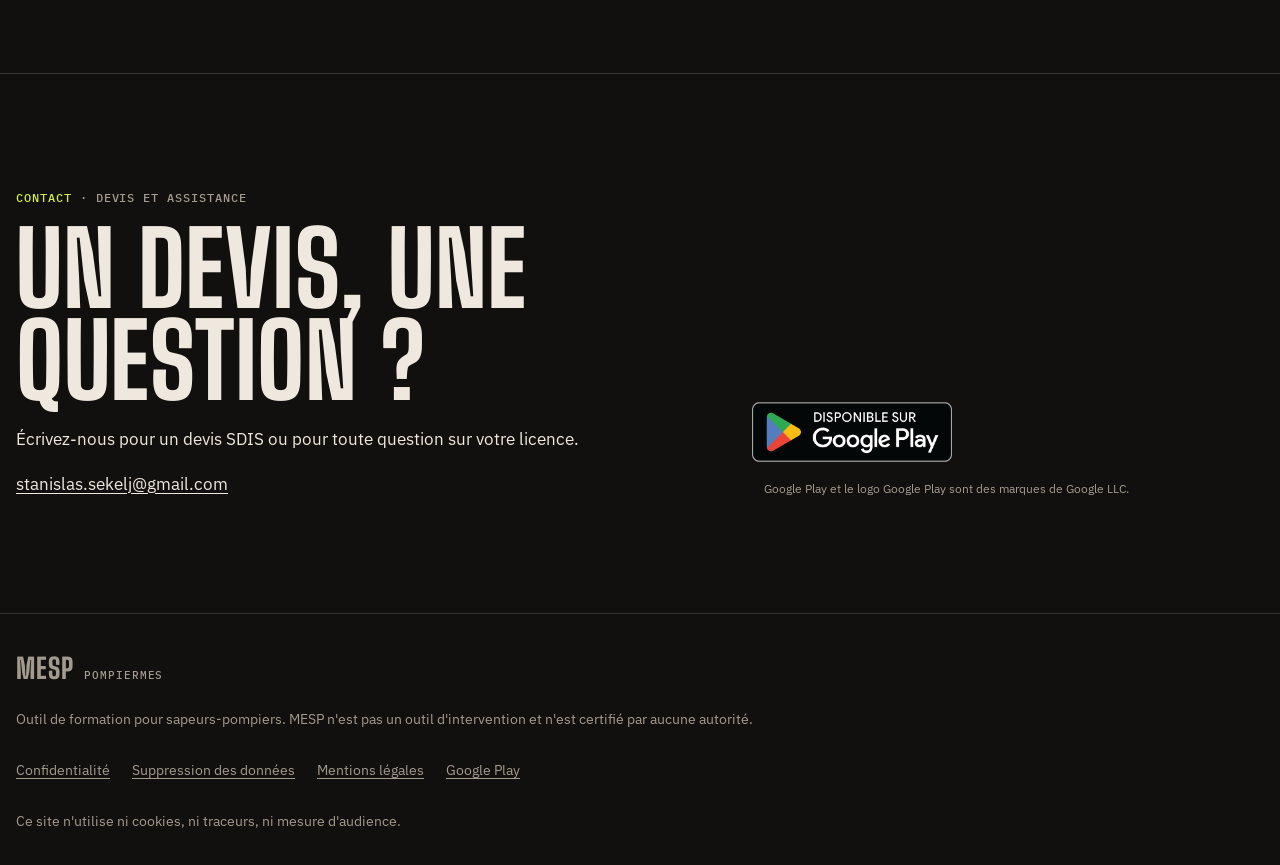
==== commit bc0924a4: "Redesign mespapp.com: new static site, privacy policy, legal notice, 404 Replaces the old landing pa" ====
--- a/docs/index.html
+++ b/docs/index.html
@@ -1,177 +1,369 @@
-<!DOCTYPE html>
+<!doctype html>
 <html lang="fr">
 <head>
-  <meta charset="UTF-8">
-  <meta name="viewport" content="width=device-width, initial-scale=1.0">
-  <title>MESP est l'application d'entraînement conçue pour les sapeurs-pompiers. Simulez, analysez et progressez, même en situation d'urgence et sans connexion internet.</title>
-  <meta name="description" content="Découvrez MESP, l'application d'entraînement moderne pour les sapeurs-pompiers. Activez vos tablettes et gérez vos licences simplement.">
-  <link rel="stylesheet" href="style.css">
-  <link rel="icon" type="image/png" href="logo.png?v=1">
-  <!-- Google Fonts -->
-  <link rel="preconnect" href="https://fonts.googleapis.com">
-  <link rel="preconnect" href="https://fonts.gstatic.com" crossorigin>
-  <link href="https://fonts.googleapis.com/css2?family=Outfit:wght@300;400;600;800&family=Plus+Jakarta+Sans:wght@400;500;700&display=swap" rel="stylesheet">
+<meta charset="utf-8">
+<meta name="viewport" content="width=device-width, initial-scale=1, viewport-fit=cover">
+<title>MESP (PompierMES) — Mises en situation animées pour formateurs sapeurs-pompiers</title>
+<meta name="description" content="MESP est l'application Android des formateurs sapeurs-pompiers : photographiez le site de manœuvre, posez du feu, de la fumée et des explosions animés sur la photo, exportez la scène en vidéo. Fonctionne sans réseau après activation.">
+<link rel="canonical" href="https://mespapp.com/">
+<meta name="theme-color" content="#12100e">
+<link rel="icon" href="favicon.ico" sizes="32x32">
+<link rel="icon" type="image/png" sizes="192x192" href="assets/img/icon-192.png">
+<link rel="apple-touch-icon" href="assets/img/apple-touch-icon.png">
+<link rel="manifest" href="site.webmanifest">
+<meta property="og:type" content="website">
+<meta property="og:locale" content="fr_FR">
+<meta property="og:site_name" content="MESP">
+<meta property="og:url" content="https://mespapp.com/">
+<meta property="og:title" content="MESP — Photographiez le lieu. Posez le feu.">
+<meta property="og:description" content="L'application Android des formateurs sapeurs-pompiers : feu, fumée et explosions animés sur la photo de votre site de manœuvre.">
+<meta property="og:image" content="https://mespapp.com/assets/img/og.jpg">
+<meta property="og:image:width" content="1200">
+<meta property="og:image:height" content="630">
+<meta property="og:image:alt" content="MESP — Photographiez le lieu. Posez le feu.">
+<meta name="twitter:card" content="summary_large_image">
+<meta name="twitter:title" content="MESP — Photographiez le lieu. Posez le feu.">
+<meta name="twitter:description" content="L'application Android des formateurs sapeurs-pompiers : feu, fumée et explosions animés sur la photo de votre site de manœuvre.">
+<meta name="twitter:image" content="https://mespapp.com/assets/img/og.jpg">
+<link rel="preload" href="assets/fonts/big-shoulders-display-latin-800.woff2" as="font" type="font/woff2" crossorigin>
+<link rel="preload" href="assets/fonts/ibm-plex-sans-latin-400.woff2" as="font" type="font/woff2" crossorigin>
+<link rel="stylesheet" href="css/site.css">
+<script>document.documentElement.classList.add('js')</script>
+<script type="application/ld+json">
+{
+  "@context": "https://schema.org",
+  "@type": "SoftwareApplication",
+  "name": "PompierMES",
+  "alternateName": "MESP",
+  "operatingSystem": "Android",
+  "inLanguage": ["fr", "en"],
+  "url": "https://mespapp.com/",
+  "installUrl": "https://play.google.com/store/apps/details?id=com.pompiermes.app",
+  "description": "Application Android pour formateurs sapeurs-pompiers : création de mises en situation en posant des effets animés (feu, fumée, explosions) sur une photo du site de manœuvre, avec export vidéo MP4."
+}
+</script>
 </head>
 <body>
-
-  <!-- Header / Navigation -->
-  <header class="navbar">
-    <div class="container nav-container">
-      <div class="brand">
-        <img src="logo.png" alt="MESP Logo" class="brand-logo">
-        <span class="brand-name">MESP</span>
-      </div>
-      <nav class="nav-links">
-        <a href="#features">Fonctionnalités</a>
-        <a href="#pricing">Tarifs</a>
-        <a href="#faq">FAQ</a>
-      </nav>
-      <div class="nav-cta">
-        <a href="#pricing" class="btn btn-primary">Acheter une licence</a>
-      </div>
-    </div>
-  </header>
-
-  <!-- Hero Section -->
-  <section class="hero">
-    <div class="container hero-container">
-      <div class="hero-content">
-        <span class="badge">Disponible sur Android</span>
-        <h1>L'entraînement pompier.</h1>
-        <p class="hero-subtitle">
-          MESP est l'application d'entraînement conçue pour les sapeurs-pompiers. Simulez, analysez et progressez, même en situation d'urgence et sans connexion internet.
-        </p>
-        <div class="hero-actions">
-          <a href="#pricing" class="btn btn-primary btn-large">Obtenir des clés de licence</a>
-          <a href="https://play.google.com/store" target="_blank" class="btn btn-secondary btn-large">
-            <span class="play-icon">🤖</span> Télécharger sur Google Play
-          </a>
-        </div>
-      </div>
-      <div class="hero-image-container">
-        <!-- Conteneur pour afficher une capture d'écran de l'app ou le logo en grand -->
-        <div class="app-mockup">
-          <img src="logo.png" alt="MESP Logo Large" class="hero-app-logo">
-          <div class="mockup-overlay">MESP App</div>
-        </div>
-      </div>
-    </div>
-  </section>
-
-  <!-- Features Section -->
-  <section id="features" class="features">
-    <div class="container">
-      <div class="section-header">
-        <h2>Conçu pour le terrain</h2>
-        <p>Une technologie robuste et simple pour répondre aux exigences des pompiers.</p>
-      </div>
-      
-      <div class="features-grid">
-        <div class="feature-card">
-          <div class="feature-icon">📷</div>
-          <h3>Mode Capture Photo</h3>
-          <p>Prenez des photos de vos zones de manœuvre et intégrez-les directement dans vos scénarios d'entraînement.</p>
-        </div>
-        
-        <div class="feature-card">
-          <div class="feature-icon">☁️</div>
-          <h3>Fonctionnement Hors-Ligne</h3>
-          <p>Pas de réseau en sous-sol ou en forêt ? Aucun problème. L'application valide vos licences 100% hors-ligne après activation.</p>
-        </div>
-        
-        <div class="feature-card">
-          <div class="feature-icon">🔑</div>
-          <h3>Gestion de Flotte B2B</h3>
-          <p>Les SDIS peuvent acheter des lots de licences (ex: 20, 50 tablettes) avec une seule clé d'activation et gérer leur parc facilement.</p>
-        </div>
-      </div>
-    </div>
-  </section>
-
-  <!-- Pricing Section -->
-  <section id="pricing" class="pricing">
-    <div class="container">
-      <div class="section-header">
-        <h2>Des tarifs simples et transparents</h2>
-        <p>Activez vos tablettes de manière autonome en quelques minutes.</p>
-      </div>
-
-      <div class="pricing-grid">
-        <!-- Offre Individuelle -->
-        <div class="price-card">
-          <div class="card-badge">Populaire</div>
-          <h3>Licence Individuelle</h3>
-          <div class="price">10<span>€</span><span class="price-period">/ tablette</span></div>
-          <p class="price-desc">Idéal pour les pompiers individuels souhaitant s'entraîner sur leur tablette personnelle.</p>
-          <hr>
-          <ul class="price-features">
-            <li><strong>1 Clé d'activation</strong> unique</li>
-            <li>Valable pour <strong>1 appareil</strong></li>
-            <li>Mises à jour gratuites à vie</li>
-            <li>Fonctionnement 100% hors-ligne</li>
-            <li>Support par e-mail</li>
-          </ul>
-          <!-- REMPLACER PAR VOTRE LIEN DE PAIEMENT STRIPE REEL -->
-          <a href="https://buy.stripe.com/9B628u1rA7mMeUN9IeafS00" target="_blank" class="btn btn-primary btn-full">Acheter une clé</a>
-        </div>
-
-        <!-- Offre SDIS (Lots) -->
-        <div class="price-card price-card-sdis">
-          <h3>Offre SDIS / Groupements</h3>
-          <div class="price">Sur mesure</div>
-          <p class="price-desc">Pour équiper les casernes ou l'ensemble d'un département avec une gestion centralisée.</p>
-          <hr>
-          <ul class="price-features">
-            <li><strong>1 Clé unique</strong> pour toute votre flotte</li>
-            <li>Volume ajustable (ex: 10, 50, 100 tablettes)</li>
-            <li>Transfert de licence en cas de matériel cassé</li>
-            <li>Support technique prioritaire</li>
-          </ul>
-          <a href="mailto:contact@votre-domaine.fr?subject=Demande de devis MESP SDIS" class="btn btn-secondary btn-full">Demander un devis</a>
-        </div>
-      </div>
-    </div>
-  </section>
-
-  <!-- FAQ Section -->
-  <section id="faq" class="faq">
-    <div class="container">
-      <div class="section-header">
-        <h2>Questions Fréquentes</h2>
-        <p>Tout ce que vous devez savoir sur le fonctionnement des licences de MESP.</p>
-      </div>
-
-      <div class="faq-list">
-        <div class="faq-item">
-          <h4>Comment fonctionne l'activation ?</h4>
-          <p>Après votre paiement sur Stripe, vous recevrez immédiatement une clé d'activation par e-mail. Saisissez cette clé au démarrage de l'application sur votre tablette connectée à internet pour la déverrouiller définitivement.</p>
-        </div>
-
-        <div class="faq-item">
-          <h4>L'application a-t-elle besoin d'internet en permanence ?</h4>
-          <p>Non. MESP est conçue pour le terrain. Internet est nécessaire uniquement pour la première activation. Ensuite, l'application valide la licence localement de façon cryptographique et reste opérationnelle 100% hors-ligne.</p>
-        </div>
-
-        <div class="faq-item">
-          <h4>Que se passe-t-il si ma tablette est cassée ou remplacée ?</h4>
-          <p>Les licences sont transférables. Il vous suffit de nous contacter ou d'utiliser le portail d'administration pour détacher la licence de l'ancienne tablette afin de pouvoir l'activer sur la nouvelle.</p>
-        </div>
-      </div>
-    </div>
-  </section>
-
-  <!-- Footer -->
-  <footer class="footer">
-    <div class="container footer-container">
-      <div class="footer-brand">
-        <span class="brand-name">MESP</span>
-        <p>L'application d'entraînement tactique pour sapeurs-pompiers.</p>
-      </div>
-      <div class="footer-copy">
-        &copy; 2026 MESP. Tous droits réservés.
-      </div>
-    </div>
-  </footer>
-
+<a class="skip" href="#contenu">Aller au contenu</a>
+
+<header class="site-head">
+  <div class="wrap">
+    <a class="brand" href="./" aria-label="MESP — accueil"><strong>MESP</strong></a>
+    <nav class="nav" aria-label="Navigation principale">
+      <a class="nav-wide" href="#fonctionnement">Fonctionnement</a>
+      <a href="#tarifs">Tarifs</a>
+      <a href="#faq">FAQ</a>
+      <a class="nav-cta" href="#contact">Contact</a>
+    </nav>
+  </div>
+</header>
+
+<main id="contenu">
+
+<!-- ═══ HERO + DEMO ═══ -->
+<section class="hero">
+  <div class="wrap">
+    <div class="hero-top">
+      <p class="label"><b>Android</b> · téléphones et tablettes · pour formateurs sapeurs-pompiers</p>
+      <h1 class="display"><span>Photographiez le lieu.</span><span class="lit">Posez le feu.</span></h1>
+      <p class="hero-lede"><strong>MESP</strong> — PompierMES sur Google Play — sert à préparer vos mises en situation&nbsp;: une photo du site de manœuvre, puis du feu, de la fumée, des explosions, des victimes et de l'eau posés dessus. La scène se montre aux stagiaires ou s'exporte en vidéo.</p>
+    </div>
+  </div>
+
+  <!-- colour filters for the smoke tint (luminance → tint) -->
+  <svg width="0" height="0" aria-hidden="true" focusable="false" style="position:absolute">
+    <filter id="tint-vert" color-interpolation-filters="sRGB"><feColorMatrix values=".13 .43 .04 0 0  .23 .76 .08 0 0  .06 .21 .02 0 0  0 0 0 1 0"/></filter>
+    <filter id="tint-jaune" color-interpolation-filters="sRGB"><feColorMatrix values=".26 .87 .09 0 0  .21 .70 .07 0 0  .06 .20 .02 0 0  0 0 0 1 0"/></filter>
+    <filter id="tint-noir" color-interpolation-filters="sRGB"><feColorMatrix values=".07 .24 .02 0 0  .065 .22 .02 0 0  .06 .2 .02 0 0  0 0 0 1 0"/></filter>
+  </svg>
+</section>
+
+<!-- ═══ FONCTIONNEMENT ═══ -->
+<section class="section" id="fonctionnement">
+  <div class="wrap">
+    <header class="section-head reveal">
+      <p class="label"><b>Fonctionnement</b> · de la photo à la vidéo</p>
+      <h2 class="display">Une mise en situation, sept gestes.</h2>
+      <p>Tout se fait sur le téléphone ou la tablette, à la caserne ou sur le site de manœuvre.</p>
+    </header>
+
+    <article class="step reveal">
+      <p class="step-no num" aria-hidden="true">01</p>
+      <div class="step-body">
+        <h3>La photo du lieu réel</h3>
+        <p>En <strong>Mode Terrain</strong>, vous photographiez le site avec l'appareil photo du téléphone ou de la tablette&nbsp;: la remise, la cage d'escalier, le parking de la caserne.</p>
+        <p>Vos stagiaires travaillent sur un endroit qu'ils connaissent, pas sur un décor générique.</p>
+      </div>
+      <figure class="step-vis shot brackets" data-crop="330,60,1070,802">
+        <div class="world-crop"><img class="bg" src="assets/img/scene.webp" width="1600" height="1000" alt="Bâtiment d'entraînement cadré comme dans un viseur d'appareil photo (illustration provisoire)" loading="lazy"></div>
+        <figcaption class="label">Mode Terrain · illustration provisoire</figcaption>
+      </figure>
+    </article>
+
+    <article class="step step--wide reveal">
+      <p class="step-no num" aria-hidden="true">02</p>
+      <div class="step-body">
+        <h3>Les effets, posés sur la photo</h3>
+        <p>Quatre catégories d'éléments. Chacun se déplace, se tourne, s'agrandit, s'étire en largeur ou en hauteur, se retourne horizontalement ou verticalement, et se verrouille une fois en place.</p>
+        <p>Touchez un effet ci-dessous pour le voir animé.</p>
+      </div>
+      <div class="step-vis catalog" id="catalog">
+        <div>
+          <div class="cat-head"><h4>Feu</h4><span class="label num">7 effets animés</span></div>
+          <div class="cat-grid">
+            <button class="cell" type="button" aria-pressed="false" data-fx="fire-body"><img src="assets/fx/fire-body.poster.webp" width="300" height="278" alt="" loading="lazy"><span>Corps en feu</span></button>
+            <button class="cell" type="button" aria-pressed="false" data-fx="fire-door-1"><img src="assets/fx/fire-door-1.poster.webp" width="210" height="340" alt="" loading="lazy"><span>Porte en feu 1</span></button>
+            <button class="cell" type="button" aria-pressed="false" data-fx="fire-door-2"><img src="assets/fx/fire-door-2.poster.webp" width="167" height="340" alt="" loading="lazy"><span>Porte en feu 2</span></button>
+            <button class="cell" type="button" aria-pressed="false" data-fx="fire-ground-1"><img src="assets/fx/fire-ground-1.poster.webp" width="260" height="227" alt="" loading="lazy"><span>Feu au sol 1</span></button>
+            <button class="cell" type="button" aria-pressed="false" data-fx="fire-ground-2"><img src="assets/fx/fire-ground-2.poster.webp" width="300" height="239" alt="" loading="lazy"><span>Feu au sol 2</span></button>
+            <button class="cell" type="button" aria-pressed="false" data-fx="fire-window-1"><img src="assets/fx/fire-window-1.poster.webp" width="214" height="340" alt="" loading="lazy"><span>Fenêtre en feu 1</span></button>
+            <button class="cell" type="button" aria-pressed="false" data-fx="fire-window-2"><img src="assets/fx/fire-window-2.poster.webp" width="261" height="340" alt="" loading="lazy"><span>Fenêtre en feu 2</span></button>
+          </div>
+        </div>
+        <div>
+          <div class="cat-head"><h4>Fumée</h4><span class="label num">3 effets animés</span></div>
+          <div class="cat-grid">
+            <button class="cell" type="button" aria-pressed="false" data-fx="smoke-1"><img src="assets/fx/smoke-1.poster.webp" width="320" height="252" alt="" loading="lazy"><span>Panache 1</span></button>
+            <button class="cell" type="button" aria-pressed="false" data-fx="smoke-2"><img src="assets/fx/smoke-2.poster.webp" width="330" height="340" alt="" loading="lazy"><span>Panache 2</span></button>
+            <button class="cell" type="button" aria-pressed="false" data-fx="smoke-3"><img src="assets/fx/smoke-3.poster.webp" width="340" height="267" alt="" loading="lazy"><span>Panache 3</span></button>
+          </div>
+        </div>
+        <div>
+          <div class="cat-head"><h4>Explosions</h4><span class="label num">4 effets animés</span></div>
+          <div class="cat-grid">
+            <button class="cell" type="button" aria-pressed="false" data-fx="lightning-1"><img src="assets/fx/lightning-1.poster.webp" width="340" height="212" alt="" loading="lazy"><span>Éclair 1</span></button>
+            <button class="cell" type="button" aria-pressed="false" data-fx="lightning-2"><img src="assets/fx/lightning-2.poster.webp" width="340" height="226" alt="" loading="lazy"><span>Éclair 2</span></button>
+            <button class="cell" type="button" aria-pressed="false" data-fx="explosion-aerial"><img src="assets/fx/explosion-aerial.poster.webp" width="244" height="260" alt="" loading="lazy"><span>Explosion aérienne</span></button>
+            <button class="cell" type="button" aria-pressed="false" data-fx="explosion-night"><img src="assets/fx/explosion-night.poster.webp" width="340" height="248" alt="" loading="lazy"><span>Explosion nocturne</span></button>
+          </div>
+        </div>
+        <div>
+          <div class="cat-head"><h4>Personnel</h4><span class="label num">5 victimes illustrées</span></div>
+          <div class="cat-grid">
+            <div class="cell"><img src="assets/people/victim-male-back.webp" width="360" height="87" alt="Victime allongée" loading="lazy"><span>Victime</span></div>
+            <div class="cell"><img src="assets/people/victim-male-prone.webp" width="360" height="124" alt="Victime allongée, un bras écarté" loading="lazy"><span>Victime</span></div>
+            <div class="cell"><img src="assets/people/victim-male-standing.webp" width="360" height="86" alt="Victime allongée" loading="lazy"><span>Victime</span></div>
+            <div class="cell"><img src="assets/people/victim-female-prone.webp" width="135" height="349" alt="Victime debout, un bras levé" loading="lazy"><span>Victime</span></div>
+            <div class="cell"><img src="assets/people/victim-female-standing.webp" width="137" height="349" alt="Victime debout, un bras levé" loading="lazy"><span>Victime</span></div>
+          </div>
+          <p class="fine">La catégorie Personnel contient aussi des icônes simples&nbsp;: pompier, officier, médecin, échelle, lance, camion, ambulance.</p>
+        </div>
+      </div>
+    </article>
+
+    <article class="step reveal">
+      <p class="step-no num" aria-hidden="true">03</p>
+      <div class="step-body">
+        <h3>Le feu passe derrière le mur</h3>
+        <p>Un <strong>masque</strong> est une zone polygonale de 3 à 8 coins. Vous la remodelez en faisant glisser ses coins, et elle cache tout ce qui se trouve dessous.</p>
+        <p>Tracez-la sur un mur, un véhicule ou un encadrement de porte&nbsp;: l'effet semble brûler derrière.</p>
+      </div>
+      <div class="step-vis">
+        <figure class="shot" id="mask-shot" data-crop="780,380,680,510">
+          <div class="world-crop">
+            <img class="bg" src="assets/img/scene.webp" width="1600" height="1000" alt="Feu au sol placé derrière un muret (illustration provisoire)" loading="lazy">
+            <img class="fx" data-fx="fire-ground-2" src="assets/fx/fire-ground-2.poster.webp" alt="" loading="lazy" style="left:885px;top:431px;width:450px">
+            <div class="mask" style="clip-path:polygon(891px 684px,1321px 674px,1335px 690px,1345px 812px,905px 826px,900px 700px)" hidden></div>
+          </div>
+          <figcaption class="label" id="mask-shot-cap" aria-live="polite">Sans masque</figcaption>
+        </figure>
+        <div class="shot-ctl">
+          <button class="chip" type="button" id="mask-shot-toggle" aria-pressed="false"><span class="switch" aria-hidden="true"></span>Masque</button>
+        </div>
+      </div>
+    </article>
+
+    <article class="step reveal">
+      <p class="step-no num" aria-hidden="true">04</p>
+      <div class="step-body">
+        <h3>L'eau au sol</h3>
+        <p>Une <strong>zone d'eau</strong> se trace comme un masque. Avec 4 coins, l'eau suit la perspective du sol.</p>
+        <p>Vous réglez la teinte, l'orientation et l'opacité&nbsp;: à 100&nbsp;%, l'eau est opaque et le sol disparaît.</p>
+      </div>
+      <div class="step-vis">
+        <figure class="shot" data-crop="100,560,1100,440" style="aspect-ratio:5/2">
+          <div class="world-crop"><img class="bg" src="assets/img/scene.webp" width="1600" height="1000" alt="Sol devant le bâtiment, recouvert d'une zone d'eau à quatre coins (illustration simplifiée)" loading="lazy"></div>
+          <div class="water" id="water"></div>
+          <svg class="water-edge" viewBox="0 0 100 100" preserveAspectRatio="none" aria-hidden="true">
+            <polygon points="22,58 80,54 100,96 4,100"/>
+          </svg>
+          <figcaption class="label">Illustration simplifiée de l'effet</figcaption>
+        </figure>
+        <div class="shot-ctl">
+          <label><span class="label">Opacité</span><input type="range" id="water-range" min="0" max="100" value="60" aria-describedby="water-out"><output class="label num" id="water-out" for="water-range">60&nbsp;%</output></label>
+        </div>
+      </div>
+    </article>
+
+    <article class="step reveal">
+      <p class="step-no num" aria-hidden="true">05</p>
+      <div class="step-body">
+        <h3>Le réglage de chaque effet</h3>
+        <p>Chaque effet a ses paramètres d'animation, et les changements s'appliquent en direct sur la photo.</p>
+        <p>Un panneau de calques fixe ce qui passe devant quoi. Annuler et rétablir sont disponibles à tout moment.</p>
+      </div>
+      <div class="step-vis">
+        <div class="tints">
+          <figure><img src="assets/fx/smoke-3.poster.webp" width="340" height="267" alt="Panache de fumée, teinte naturelle" loading="lazy"><figcaption class="label">Naturelle</figcaption></figure>
+          <figure><img src="assets/fx/smoke-3.poster.webp" width="340" height="267" alt="Panache de fumée teinté en vert" loading="lazy" style="filter:url(#tint-vert)"><figcaption class="label">Vert toxique</figcaption></figure>
+          <figure><img src="assets/fx/smoke-3.poster.webp" width="340" height="267" alt="Panache de fumée teinté en jaune" loading="lazy" style="filter:url(#tint-jaune)"><figcaption class="label">Jaune</figcaption></figure>
+        </div>
+        <dl class="sheet">
+          <div><dt>Vitesse</dt><dd>Ralentir ou accélérer l'animation.</dd></div>
+          <div><dt>Boucle</dt><dd>En continu, ou un nombre de répétitions choisi.</dd></div>
+          <div><dt>Délai de départ</dt><dd>L'effet démarre après quelques secondes.</dd></div>
+          <div><dt>Opacité</dt><dd>De visible à caché.</dd></div>
+          <div><dt>Filtre couleur</dt><dd>Colorise la fumée blanche. Les teintes s'enregistrent en préréglages réutilisables, par exemple «&nbsp;Vert toxique&nbsp;».</dd></div>
+        </dl>
+      </div>
+    </article>
+
+    <article class="step step--wide reveal">
+      <p class="step-no num" aria-hidden="true">06</p>
+      <div class="step-body">
+        <h3>Montrer, exporter, transmettre</h3>
+        <p>Chaque scène est enregistrée automatiquement dans la galerie de scénarios. Vous pouvez y ajouter des notes&nbsp;: décisions tactiques, risques, observations.</p>
+      </div>
+      <div class="step-vis formats">
+        <div class="format">
+          <p class="label">Vidéo animée</p>
+          <strong>MP4</strong>
+          <p class="label num">3 s · 5 s · 10 s — 60 images/s</p>
+          <p>La scène animée devient une vidéo, envoyée par le menu de partage du téléphone.</p>
+        </div>
+        <div class="format">
+          <p class="label">Fichier projet</p>
+          <strong>.mesp</strong>
+          <p class="label">Ré-importable dans PompierMES</p>
+          <p>Envoyez un scénario modifiable à un collègue formateur, qui l'ouvre et l'adapte dans son application.</p>
+        </div>
+      </div>
+    </article>
+
+    <article class="step step--wide reveal">
+      <p class="step-no num" aria-hidden="true">07</p>
+      <div class="step-vis offline">
+        <h3>Activée une fois.<br><em>Sans réseau</em> ensuite.</h3>
+        <ul class="facts">
+          <li><strong>Internet pour la première activation</strong><span>Ensuite, l'app vérifie la licence sur l'appareil, par cryptographie. Si une connexion est disponible, elle l'actualise en arrière-plan, sans rien demander.</span></li>
+          <li><strong>Vos photos restent sur l'appareil</strong><span>Photos, scénarios et exports ne sont pas envoyés. L'app transmet uniquement la clé de licence et l'identifiant Android de l'appareil, à l'activation et à l'actualisation.</span></li>
+          <li><strong>Ni compte, ni publicité, ni mesure d'audience</strong><span>Une clé de licence suffit. L'app est disponible en français et en anglais, avec un menu complet ou simplifié.</span></li>
+        </ul>
+      </div>
+    </article>
+  </div>
+</section>
+
+<!-- ═══ TARIFS ═══ -->
+<section class="section" id="tarifs">
+  <div class="wrap">
+    <header class="section-head reveal">
+      <p class="label"><b>Tarifs</b> · licence par clé</p>
+      <h2 class="display">Une clé, un ou plusieurs appareils.</h2>
+    </header>
+    <div class="plans reveal">
+      <div class="plan">
+        <h3>Licence individuelle</h3>
+        <p class="price num">10&nbsp;€ <small>par appareil</small></p>
+        <ul>
+          <li>Paiement en ligne par Stripe</li>
+          <li>Clé envoyée automatiquement par e-mail</li>
+          <li>Licence à vie</li>
+          <li>Mises à jour incluses à vie</li>
+        </ul>
+        <a class="btn btn--hv" href="https://buy.stripe.com/9B628u1rA7mMeUN9IeafS00" rel="noopener">Acheter une licence</a>
+      </div>
+      <div class="plan">
+        <h3>Offre SDIS · parc d'appareils</h3>
+        <p class="price">Sur devis</p>
+        <ul>
+          <li>Une seule clé pour N appareils</li>
+          <li>Un parc entier de tablettes sous la même clé</li>
+          <li>Changement d'appareil en libre-service, dans l'app</li>
+        </ul>
+        <a class="btn" href="mailto:stanislas.sekelj@gmail.com?subject=Demande%20de%20devis%20MESP">Demander un devis</a>
+      </div>
+    </div>
+    <p class="fine reveal">Une licence pour N appareils autorise N changements d'appareil. L'application s'installe depuis Google Play, puis s'active avec la clé.</p>
+  </div>
+</section>
+
+<!-- ═══ FAQ ═══ -->
+<section class="section" id="faq">
+  <div class="wrap faq-layout">
+    <header class="section-head reveal">
+      <p class="label"><b>FAQ</b> · licence, réseau, données</p>
+      <h2 class="display">Questions fréquentes</h2>
+    </header>
+    <div class="faq reveal">
+      <details>
+        <summary>Comment obtenir une clé de licence&nbsp;?</summary>
+        <div><p>Pour une licence individuelle, le paiement se fait en ligne par Stripe et la clé vous est envoyée automatiquement par e-mail. Pour un SDIS ou un parc d'appareils, demandez un devis&nbsp;: vous recevez une seule clé qui couvre le nombre d'appareils convenu.</p></div>
+      </details>
+      <details>
+        <summary>Comment activer l'application&nbsp;?</summary>
+        <div><p>Installez PompierMES depuis Google Play, puis saisissez votre clé, au format <strong class="mono">PMES-XXXX-XXXX-XXXX</strong>. Cette première activation demande une connexion Internet.</p></div>
+      </details>
+      <details>
+        <summary>L'application fonctionne-t-elle sans réseau&nbsp;?</summary>
+        <div><p>Oui. Une fois la licence activée, tout fonctionne hors ligne&nbsp;: photo, effets, masques, export. L'app vérifie la licence localement, par cryptographie. Quand une connexion est disponible, elle actualise la licence en arrière-plan.</p></div>
+      </details>
+      <details>
+        <summary>Comment changer d'appareil&nbsp;?</summary>
+        <div><p>Vous le faites vous-même, dans l'app&nbsp;: <strong>Paramètres → Gestion de la licence → désactiver</strong>. L'emplacement est libéré et la clé peut être activée sur le nouvel appareil. La désactivation demande une connexion Internet.</p><p>Le nombre de changements est limité&nbsp;: une licence pour N appareils autorise N changements.</p></div>
+      </details>
+      <details>
+        <summary>Quelles données quittent l'appareil&nbsp;?</summary>
+        <div><p>Deux seulement&nbsp;: la clé de licence et l'identifiant Android de l'appareil, lors de l'activation et de l'actualisation de la licence. Vos photos, scénarios et exports restent sur l'appareil. Il n'y a ni publicité, ni mesure d'audience, ni compte à créer. Le détail figure dans la <a href="confidentialite.html">politique de confidentialité</a>.</p></div>
+      </details>
+      <details>
+        <summary>Existe-t-il une version iPhone ou iPad&nbsp;?</summary>
+        <div><p>Non. MESP fonctionne sur Android uniquement, sur téléphone et sur tablette.</p></div>
+      </details>
+      <details>
+        <summary>Peut-on équiper plusieurs tablettes avec la même clé&nbsp;?</summary>
+        <div><p>Oui. Une clé de licence couvre un nombre d'appareils défini, d'un seul à un parc complet de tablettes.</p></div>
+      </details>
+      <details>
+        <summary>MESP est-il un outil d'intervention&nbsp;?</summary>
+        <div><p>Non. MESP est un outil de formation&nbsp;: il sert à préparer et à présenter des mises en situation. Ce n'est ni un outil d'intervention en temps réel, ni un outil de cartographie, et il n'est certifié ou homologué par aucune autorité.</p></div>
+      </details>
+    </div>
+  </div>
+</section>
+
+<!-- ═══ CONTACT ═══ -->
+<section class="section" id="contact">
+  <div class="wrap contact reveal">
+    <div style="display:grid;gap:18px">
+      <p class="label"><b>Contact</b> · devis et assistance</p>
+      <h2 class="display">Un devis, une question&nbsp;?</h2>
+      <p>Écrivez-nous pour un devis SDIS ou pour toute question sur votre licence.</p>
+      <p><a href="mailto:stanislas.sekelj@gmail.com">stanislas.sekelj@gmail.com</a></p>
+    </div>
+    <div class="store">
+      <a href="https://play.google.com/store/apps/details?id=com.pompiermes.app" rel="noopener"><img src="assets/img/google-play-badge-fr.png" width="646" height="250" alt="Disponible sur Google Play" loading="lazy"></a>
+      <small>Google Play et le logo Google Play sont des marques de Google LLC.</small>
+    </div>
+  </div>
+</section>
+
+</main>
+
+<footer class="site-foot">
+  <div class="wrap">
+    <a class="brand" href="./" aria-label="MESP — accueil"><strong>MESP</strong><span>PompierMES</span></a>
+    <p>Outil de formation pour sapeurs-pompiers. MESP n'est pas un outil d'intervention et n'est certifié par aucune autorité.</p>
+    <nav class="foot-nav" aria-label="Liens de pied de page">
+      <a href="confidentialite.html">Confidentialité</a>
+      <a href="confidentialite.html#suppression">Suppression des données</a>
+      <a href="mentions-legales.html">Mentions légales</a>
+      <a href="https://play.google.com/store/apps/details?id=com.pompiermes.app" rel="noopener">Google Play</a>
+    </nav>
+    <p>Ce site n'utilise ni cookies, ni traceurs, ni mesure d'audience.</p>
+  </div>
+</footer>
+
+<script src="js/site.js" defer></script>
 </body>
 </html>
--- a/docs/css/site.css
+++ b/docs/css/site.css
@@ -0,0 +1,391 @@
+/* MESP — mespapp.com
+   Palette: charbon / suie (neutrals), haute-visibilité (accent), braise (light only). */
+
+@font-face { font-family: "Big Shoulders"; src: url("../assets/fonts/big-shoulders-display-latin-800.woff2") format("woff2"); font-weight: 800; font-display: swap; }
+@font-face { font-family: "Big Shoulders"; src: url("../assets/fonts/big-shoulders-display-latin-600.woff2") format("woff2"); font-weight: 600; font-display: swap; }
+@font-face { font-family: "Plex Sans"; src: url("../assets/fonts/ibm-plex-sans-latin-400.woff2") format("woff2"); font-weight: 400; font-display: swap; }
+@font-face { font-family: "Plex Sans"; src: url("../assets/fonts/ibm-plex-sans-latin-600.woff2") format("woff2"); font-weight: 600; font-display: swap; }
+@font-face { font-family: "Plex Mono"; src: url("../assets/fonts/ibm-plex-mono-latin-500.woff2") format("woff2"); font-weight: 500; font-display: swap; }
+
+:root {
+  --char: #12100e;
+  --soot: #2b2723;
+  --soot-2: #1c1916;
+  --ash: #efe8df;
+  --mute: #a39a8f;
+  --hv: #d4f03a;
+  --ember: #ff7a2b;
+  --line: rgba(239, 232, 223, .16);
+  --display: "Big Shoulders", "Arial Narrow", "Helvetica Neue", Impact, sans-serif;
+  --text: "Plex Sans", "Segoe UI", Roboto, Helvetica, Arial, sans-serif;
+  --mono: "Plex Mono", ui-monospace, "Cascadia Mono", Consolas, monospace;
+  --gutter: max(16px, env(safe-area-inset-left), env(safe-area-inset-right));
+  --wrap: 1360px;
+  color-scheme: dark;
+}
+
+*, *::before, *::after { box-sizing: border-box; }
+html { -webkit-text-size-adjust: 100%; scroll-behavior: smooth; scroll-padding-top: 76px; }
+body {
+  margin: 0; background: var(--char); color: var(--ash);
+  font: 400 1.0625rem/1.6 var(--text); overflow-x: clip;
+  -webkit-font-smoothing: antialiased;
+}
+img, svg { display: block; max-width: 100%; }
+img { height: auto; }
+a { color: inherit; text-underline-offset: .2em; text-decoration-thickness: 1px; }
+a:hover { color: var(--hv); }
+:focus-visible { outline: 2px solid var(--hv); outline-offset: 3px; }
+button { font: inherit; color: inherit; }
+h1, h2, h3, p, ul, ol, dl, dd, figure { margin: 0; }
+ul, ol { padding: 0; list-style: none; }
+.num, .label, .mono { font-variant-numeric: tabular-nums; }
+
+.wrap { width: 100%; max-width: var(--wrap); margin-inline: auto; padding-inline: var(--gutter); }
+.sr-only { position: absolute; width: 1px; height: 1px; overflow: hidden; clip-path: inset(50%); white-space: nowrap; }
+.skip { position: absolute; left: var(--gutter); top: -100px; z-index: 100; background: var(--hv); color: var(--char); padding: 12px 16px; font-weight: 600; }
+.skip:focus { top: 8px; }
+
+.label {
+  font: 500 .75rem/1.3 var(--mono); letter-spacing: .08em; text-transform: uppercase; color: var(--mute);
+}
+.label b { color: var(--hv); font-weight: 500; }
+.display {
+  font-family: var(--display); font-weight: 800; text-transform: uppercase;
+  line-height: .9; letter-spacing: .005em;
+}
+.todo {
+  display: inline-block; font: 500 .75rem/1.3 var(--mono); letter-spacing: .04em; text-transform: none;
+  color: var(--hv); border: 1px dashed var(--hv); padding: 3px 7px; vertical-align: middle;
+}
+.todo::before { content: "TODO · "; }
+
+/* ── Buttons ─────────────────────────────────────────── */
+.btn {
+  display: inline-flex; align-items: center; justify-content: center; gap: 10px;
+  min-height: 48px; padding: 10px 22px; border: 1px solid var(--ash); background: none;
+  font: 600 1rem/1.2 var(--text); text-decoration: none; cursor: pointer; color: var(--ash);
+}
+.btn:hover { border-color: var(--hv); color: var(--hv); }
+.btn--hv { background: var(--hv); border-color: var(--hv); color: var(--char); }
+.btn--hv:hover { background: var(--ash); border-color: var(--ash); color: var(--char); }
+
+/* ── Header ──────────────────────────────────────────── */
+.site-head {
+  position: sticky; top: 0; z-index: 50; background: var(--char);
+  border-bottom: 1px solid var(--line); padding-top: env(safe-area-inset-top);
+}
+.site-head .wrap { display: flex; align-items: center; justify-content: space-between; gap: 12px; min-height: 60px; }
+.brand { display: inline-flex; align-items: baseline; gap: 10px; min-height: 44px; text-decoration: none; padding-block: 8px; }
+.brand strong { font: 800 1.75rem/1 var(--display); letter-spacing: .04em; }
+.brand span { font: 500 .6875rem/1 var(--mono); letter-spacing: .08em; color: var(--mute); text-transform: uppercase; }
+.nav { display: flex; align-items: center; }
+.nav a {
+  display: inline-flex; align-items: center; min-height: 44px; padding-inline: 10px;
+  font: 500 .8125rem/1 var(--mono); letter-spacing: .06em; text-transform: uppercase; text-decoration: none;
+}
+.nav a.nav-wide { display: none; }
+.nav a.nav-cta { color: var(--hv); }
+@media (max-width: 419px) { .brand span { display: none; } }
+@media (min-width: 720px) { .nav a { padding-inline: 16px; } .nav a.nav-wide { display: inline-flex; } }
+
+/* ── Hero ────────────────────────────────────────────── */
+.hero { padding-block: clamp(28px, 5vw, 64px) clamp(48px, 7vw, 96px); }
+.hero-top { display: grid; gap: 20px; margin-bottom: clamp(24px, 4vw, 44px); }
+.hero h1 { font-size: clamp(3.1rem, 11.5vw, 9.25rem); }
+.hero h1 span { display: block; }
+.hero h1 .lit { color: var(--ash); text-shadow: 0 0 .5em rgba(255, 122, 43, .35); }
+.hero-lede { max-width: 34em; color: var(--ash); }
+.hero-lede strong { font-weight: 600; }
+@media (min-width: 1024px) {
+  .hero-top { grid-template-columns: minmax(0, 1fr) 22rem; align-items: end; column-gap: 48px; }
+  .hero-top .label { grid-column: 1 / -1; }
+  .hero h1 { font-size: min(6.4vw, 6.5rem); }
+  .hero h1 span { white-space: nowrap; }
+}
+
+/* ── Demo ────────────────────────────────────────────── */
+.demo { display: grid; grid-template-columns: minmax(0, 1fr); gap: 0; border-top: 1px solid var(--line); }
+.demo > * { min-width: 0; }
+.demo-bar { display: flex; flex-wrap: wrap; justify-content: space-between; gap: 6px 20px; padding-block: 10px; }
+.stage-wrap { margin-inline: calc(var(--gutter) * -1); }
+.stage {
+  position: relative; overflow: hidden; background: #0d0b0a; aspect-ratio: 4 / 5; max-height: 78svh; width: 100%;
+  touch-action: pan-y; user-select: none; -webkit-user-select: none; -webkit-touch-callout: none;
+}
+@media (min-width: 700px) { .stage { aspect-ratio: 16 / 10; } .stage-wrap { margin-inline: 0; } }
+.world { position: absolute; left: 0; top: 0; width: 1600px; height: 1000px; transform-origin: 0 0; will-change: transform; }
+.world > .bg { position: absolute; inset: 0; width: 1600px; height: 1000px; max-width: none; pointer-events: none; }
+.items, .overlay { position: absolute; inset: 0; }
+.overlay { pointer-events: none; }
+.item {
+  position: absolute; left: 0; top: 0; padding: 0; border: 0; background: none; cursor: grab;
+  transform-origin: 50% 50%; touch-action: pan-y; will-change: transform;
+}
+.item.is-selected { touch-action: none; }
+.item:active { cursor: grabbing; }
+.item img { display: block; width: 100%; height: 100%; pointer-events: none; -webkit-user-drag: none; }
+.item:focus-visible { outline: none; }
+.item--fire::before {
+  content: ""; position: absolute; inset: 35% -25% -18%; pointer-events: none;
+  background: radial-gradient(closest-side, rgba(255, 122, 43, .34), rgba(255, 122, 43, 0));
+  mix-blend-mode: screen; animation: flicker 2.6s ease-in-out infinite;
+}
+@keyframes flicker { 0%, 100% { opacity: .75; } 32% { opacity: 1; } 55% { opacity: .6; } 78% { opacity: .92; } }
+.mask {
+  position: absolute; inset: 0; background: url("../assets/img/scene.webp") 0 0 / 1600px 1000px no-repeat;
+  pointer-events: none; transition: opacity .35s ease;
+}
+.mask[hidden] { display: block; opacity: 0; }
+
+/* selection frame (in overlay, world units; handles counter-scaled with --inv) */
+.frame { position: absolute; left: 0; top: 0; border: calc(1.5px * var(--inv, 1)) solid var(--hv); pointer-events: none; }
+.frame[hidden] { display: none; }
+.handle {
+  position: absolute; width: calc(44px * var(--inv, 1)); height: calc(44px * var(--inv, 1));
+  margin: calc(-22px * var(--inv, 1)); padding: 0; border: 0; background: none;
+  pointer-events: auto; touch-action: none; cursor: pointer; display: grid; place-items: center;
+}
+.handle::after {
+  content: ""; width: calc(22px * var(--inv, 1)); height: calc(22px * var(--inv, 1));
+  background: var(--char); border: calc(2px * var(--inv, 1)) solid var(--hv);
+}
+.handle:focus-visible { outline: none; }
+.handle:focus-visible::after, .handle:hover::after { background: var(--hv); }
+.handle--scale { right: 0; bottom: 0; cursor: nwse-resize; }
+.handle--rot { left: 50%; top: calc(-34px * var(--inv, 1)); cursor: grab; }
+.handle--rot::after { border-radius: 50%; }
+.handle--del { right: 0; top: 0; }
+.handle--del::after {
+  background: var(--hv) linear-gradient(45deg, transparent 44%, var(--char) 44% 56%, transparent 56%), var(--hv);
+  background-image: linear-gradient(45deg, transparent 44%, var(--char) 44% 56%, transparent 56%), linear-gradient(-45deg, transparent 44%, var(--char) 44% 56%, transparent 56%);
+}
+.frame-stem { position: absolute; left: 50%; top: calc(-34px * var(--inv, 1)); height: calc(34px * var(--inv, 1)); border-left: calc(1.5px * var(--inv, 1)) solid var(--hv); }
+
+.mask-edit { position: absolute; inset: 0; width: 1600px; height: 1000px; overflow: visible; max-width: none; }
+.mask-edit polygon { fill: rgba(212, 240, 58, .08); stroke: var(--hv); stroke-dasharray: 10 8; vector-effect: non-scaling-stroke; stroke-width: 1.5; }
+.mask-pt { border-radius: 50%; }
+.mask-pt::after { border-radius: 50%; }
+.mask-edit[hidden], .mask-pts[hidden] { display: none; }
+.mask-pts { position: absolute; inset: 0; }
+
+.stage-tag {
+  position: absolute; left: 0; bottom: 0; z-index: 3; margin: 0; padding: 6px 10px; pointer-events: none;
+  background: rgba(18, 16, 14, .82); color: var(--ash);
+}
+.stage-hint {
+  position: absolute; right: 12px; top: 12px; z-index: 3; margin: 0; padding: 8px 12px; pointer-events: none;
+  background: var(--hv); color: var(--char); font: 600 .875rem/1.2 var(--text); transition: opacity .4s ease;
+}
+.stage-hint.is-off { opacity: 0; }
+.tray-ghost { position: fixed; left: 0; top: 0; z-index: 90; width: 120px; pointer-events: none; opacity: .85; }
+
+/* tray */
+.tray { border-bottom: 1px solid var(--line); }
+.tabs { display: flex; border-bottom: 1px solid var(--line); overflow-x: auto; scrollbar-width: none; }
+.tabs::-webkit-scrollbar { display: none; }
+.tab {
+  flex: 1 0 auto; min-height: 48px; padding: 8px 14px; border: 0; border-right: 1px solid var(--line); background: none; cursor: pointer;
+  font: 500 .8125rem/1 var(--mono); letter-spacing: .06em; text-transform: uppercase; color: var(--mute); white-space: nowrap;
+}
+.tab[aria-selected="true"] { color: var(--char); background: var(--hv); }
+.tab .num { opacity: .7; margin-left: 6px; }
+.tray-list { display: flex; gap: 0; overflow-x: auto; scrollbar-width: thin; scrollbar-color: var(--soot) transparent; }
+.tray-list[hidden] { display: none; }
+.tray-item {
+  flex: 0 0 auto; width: 104px; padding: 10px 8px 8px; border: 0; border-right: 1px solid var(--line); background: none; cursor: pointer;
+  display: grid; gap: 6px; justify-items: center; text-align: center;
+}
+.tray-item img { width: 72px; height: 72px; object-fit: contain; pointer-events: none; }
+.tray-item span { font: 500 .6875rem/1.25 var(--mono); color: var(--mute); }
+.tray-item:hover, .tray-item:focus-visible { background: var(--soot-2); }
+.tray-item:hover span { color: var(--ash); }
+
+/* control panel */
+.panel { display: grid; gap: 0; }
+.panel-group { padding-block: 16px; border-bottom: 1px solid var(--line); display: grid; gap: 10px; }
+.panel-row { display: flex; flex-wrap: wrap; gap: 8px; align-items: center; }
+.chip {
+  min-height: 44px; padding: 8px 14px; border: 1px solid var(--line); background: none; cursor: pointer;
+  font: 500 .8125rem/1.1 var(--mono); letter-spacing: .03em; display: inline-flex; align-items: center; gap: 8px;
+}
+.chip:hover { border-color: var(--ash); }
+.chip[aria-pressed="true"], .chip[aria-checked="true"] { border-color: var(--hv); color: var(--hv); }
+.chip[disabled] { opacity: .4; cursor: default; }
+.chip i { width: 14px; height: 14px; border-radius: 50%; background: var(--c, #9a938a); border: 1px solid rgba(239, 232, 223, .5); }
+.chip--icon { min-width: 44px; justify-content: center; padding-inline: 10px; font-size: 1.05rem; }
+.switch { position: relative; width: 38px; height: 20px; border: 1px solid currentColor; flex: none; }
+.switch::after { content: ""; position: absolute; left: 2px; top: 2px; width: 14px; height: 14px; background: currentColor; transition: transform .2s ease; }
+[aria-pressed="true"] > .switch::after { transform: translateX(18px); }
+.panel p { font-size: .9375rem; color: var(--mute); max-width: 44em; }
+.panel p strong { color: var(--ash); font-weight: 600; }
+.readout { min-height: 1.3em; color: var(--ash); }
+@media (min-width: 1100px) {
+  .demo { grid-template-columns: minmax(0, 1fr) 320px; column-gap: 32px; }
+  .demo-bar, .tray { grid-column: 1; }
+  .stage-wrap { grid-column: 1; }
+  .panel { grid-column: 2; grid-row: 1 / span 3; align-content: start; border-top: 0; }
+  .panel-group:first-child { padding-top: 10px; }
+}
+
+/* ── Sections ────────────────────────────────────────── */
+.section { padding-block: clamp(56px, 9vw, 128px); border-top: 1px solid var(--line); }
+.section-head { display: grid; gap: 14px; margin-bottom: clamp(32px, 5vw, 72px); }
+.section-head h2 { font-size: clamp(2.6rem, 8vw, 6.5rem); }
+.section-head p { max-width: 38em; color: var(--mute); }
+
+.step { display: grid; gap: 24px; padding-block: clamp(36px, 6vw, 88px); border-top: 1px solid var(--line); }
+.step:first-of-type { border-top: 0; padding-top: 0; }
+.step-no { font: 800 clamp(3.5rem, 8vw, 6rem)/.8 var(--display); color: transparent; -webkit-text-stroke: 1px var(--mute); }
+.step-body { display: grid; gap: 14px; align-content: start; }
+.step-body h3 { font: 800 clamp(2rem, 4.6vw, 3.5rem)/.95 var(--display); text-transform: uppercase; }
+.step-body p { max-width: 34em; }
+.step-body p + p, .step-body .muted { color: var(--mute); }
+.step-vis { min-width: 0; }
+@media (min-width: 900px) {
+  .step { grid-template-columns: 110px minmax(0, 5fr) minmax(0, 7fr); column-gap: 40px; }
+  .step--flip .step-vis { order: -1; grid-column: 1 / span 2; }
+  .step--flip { grid-template-columns: minmax(0, 6fr) 90px minmax(0, 5fr); }
+  .step--flip .step-vis { grid-column: 1; }
+  .step--wide { grid-template-columns: 110px minmax(0, 1fr); }
+  .step--wide .step-vis { grid-column: 1 / -1; }
+}
+
+.shot { position: relative; overflow: hidden; background: #0d0b0a; aspect-ratio: 4 / 3; }
+.shot .world-crop { position: absolute; left: 0; top: 0; width: 1600px; height: 1000px; transform-origin: 0 0; }
+.shot .world-crop > img.bg { position: absolute; inset: 0; width: 1600px; height: 1000px; max-width: none; }
+.shot .fx { position: absolute; }
+.shot figcaption, .cap { position: absolute; left: 0; bottom: 0; padding: 6px 10px; background: rgba(18, 16, 14, .82); z-index: 2; }
+.brackets::before, .brackets::after {
+  content: ""; position: absolute; inset: 14px; z-index: 2; pointer-events: none;
+  background:
+    linear-gradient(var(--ash), var(--ash)) 0 0 / 28px 1.5px, linear-gradient(var(--ash), var(--ash)) 0 0 / 1.5px 28px,
+    linear-gradient(var(--ash), var(--ash)) 100% 0 / 28px 1.5px, linear-gradient(var(--ash), var(--ash)) 100% 0 / 1.5px 28px,
+    linear-gradient(var(--ash), var(--ash)) 0 100% / 28px 1.5px, linear-gradient(var(--ash), var(--ash)) 0 100% / 1.5px 28px,
+    linear-gradient(var(--ash), var(--ash)) 100% 100% / 28px 1.5px, linear-gradient(var(--ash), var(--ash)) 100% 100% / 1.5px 28px;
+  background-repeat: no-repeat;
+}
+.brackets::after { inset: 50% auto auto 50%; width: 22px; height: 22px; margin: -11px; background: linear-gradient(var(--hv), var(--hv)) 50% 50% / 100% 1.5px no-repeat, linear-gradient(var(--hv), var(--hv)) 50% 50% / 1.5px 100% no-repeat; }
+.shot-ctl { display: flex; flex-wrap: wrap; align-items: center; gap: 10px 16px; padding-top: 12px; }
+.shot-ctl label { display: flex; align-items: center; gap: 12px; flex: 1 1 240px; min-height: 44px; }
+input[type="range"] { flex: 1; min-width: 0; height: 44px; margin: 0; accent-color: var(--hv); background: none; }
+.water { position: absolute; inset: 0; clip-path: polygon(22% 58%, 80% 54%, 100% 96%, 4% 100%); background: linear-gradient(180deg, #8a9a6c, #46583f); opacity: .6; }
+.water-edge { position: absolute; inset: 0; width: 100%; height: 100%; pointer-events: none; }
+.water-edge polygon { fill: none; stroke: var(--hv); stroke-width: 1.5; stroke-dasharray: 8 7; vector-effect: non-scaling-stroke; }
+.water-edge circle { fill: var(--char); stroke: var(--hv); stroke-width: 2; vector-effect: non-scaling-stroke; }
+
+/* catalog */
+.catalog { display: grid; gap: 28px; }
+.cat-head { display: flex; align-items: baseline; gap: 12px; padding-bottom: 8px; border-bottom: 1px solid var(--line); }
+.cat-head h4 { margin: 0; font: 800 1.75rem/1 var(--display); text-transform: uppercase; }
+.cat-grid { display: grid; grid-template-columns: repeat(auto-fill, minmax(104px, 1fr)); }
+@media (min-width: 900px) { .cat-grid { grid-template-columns: repeat(auto-fill, minmax(160px, 1fr)); } }
+.cell {
+  position: relative; display: grid; gap: 6px; padding: 12px 10px; border: 0; border-right: 1px solid var(--line); border-bottom: 1px solid var(--line);
+  background: none; text-align: left; cursor: pointer; min-height: 44px;
+}
+.cell img { width: 100%; aspect-ratio: 1; object-fit: contain; }
+.cell span { font: 500 .75rem/1.3 var(--mono); color: var(--mute); }
+.cell[aria-pressed="true"] span { color: var(--hv); }
+.cell[aria-pressed="true"]::after { content: "LECTURE"; position: absolute; right: 8px; top: 8px; font: 500 .625rem/1 var(--mono); letter-spacing: .08em; color: var(--hv); }
+div.cell { cursor: default; }
+
+/* spec sheet */
+.sheet { border-top: 1px solid var(--line); }
+.sheet div { display: grid; grid-template-columns: minmax(0, 11rem) minmax(0, 1fr); gap: 4px 16px; padding-block: 12px; border-bottom: 1px solid var(--line); }
+.sheet dt { font: 500 .8125rem/1.5 var(--mono); letter-spacing: .04em; text-transform: uppercase; color: var(--ash); }
+.sheet dd { color: var(--mute); font-size: .9375rem; }
+@media (max-width: 479px) { .sheet div { grid-template-columns: 1fr; } }
+.tints { display: grid; grid-template-columns: repeat(3, 1fr); margin-bottom: 20px; border: 1px solid var(--line); }
+.tints figure { position: relative; padding: 10px 10px 34px; border-right: 1px solid var(--line); }
+.tints figure:last-child { border-right: 0; }
+.tints img { width: 100%; aspect-ratio: 1; object-fit: contain; }
+.tints figcaption { position: absolute; left: 10px; bottom: 10px; }
+
+/* export */
+.formats { display: grid; gap: 0; border: 1px solid var(--line); }
+.format { padding: clamp(20px, 3vw, 36px); display: grid; gap: 10px; align-content: start; }
+.format + .format { border-top: 1px solid var(--line); }
+.format strong { font: 800 clamp(3rem, 7vw, 5.5rem)/.85 var(--display); text-transform: uppercase; }
+.format p { color: var(--mute); max-width: 30em; }
+.format .label { color: var(--ash); }
+@media (min-width: 700px) { .formats { grid-template-columns: 1fr 1fr; } .format + .format { border-top: 0; border-left: 1px solid var(--line); } }
+
+/* offline */
+.offline { display: grid; gap: clamp(28px, 5vw, 64px); }
+.offline h3 { font: 800 clamp(3.4rem, 13vw, 11rem)/.82 var(--display); text-transform: uppercase; }
+.offline h3 em { font-style: normal; color: var(--hv); }
+.facts { display: grid; gap: 0; border-top: 1px solid var(--line); }
+.facts li { padding-block: 16px; border-bottom: 1px solid var(--line); display: grid; gap: 4px; }
+.facts li strong { font-weight: 600; }
+.facts li span { color: var(--mute); font-size: .9375rem; }
+@media (min-width: 900px) { .facts { grid-template-columns: repeat(3, 1fr); column-gap: 40px; } }
+
+/* pricing */
+.plans { display: grid; border: 1px solid var(--line); }
+.plan { padding: clamp(22px, 3.4vw, 44px); display: grid; gap: 18px; align-content: start; }
+.plan + .plan { border-top: 1px solid var(--line); }
+.plan h3 { font: 500 .8125rem/1.3 var(--mono); letter-spacing: .08em; text-transform: uppercase; color: var(--mute); }
+.price { font: 800 clamp(4rem, 10vw, 7rem)/.85 var(--display); text-transform: uppercase; display: flex; flex-wrap: wrap; align-items: baseline; gap: 8px 14px; }
+.price small { font: 500 .8125rem/1.4 var(--mono); letter-spacing: .04em; color: var(--mute); text-transform: none; }
+.plan ul { display: grid; gap: 0; border-top: 1px solid var(--line); }
+.plan li { padding-block: 11px; border-bottom: 1px solid var(--line); font-size: .9375rem; }
+.plan .btn { justify-self: start; }
+@media (min-width: 860px) { .plans { grid-template-columns: 1fr 1fr; } .plan + .plan { border-top: 0; border-left: 1px solid var(--line); } }
+.fine { margin-top: 16px; font-size: .875rem; color: var(--mute); max-width: 52em; }
+
+/* faq */
+.faq { border-top: 1px solid var(--line); max-width: 900px; }
+.faq details { border-bottom: 1px solid var(--line); }
+.faq summary {
+  display: flex; justify-content: space-between; align-items: center; gap: 16px; min-height: 60px; padding-block: 14px; cursor: pointer; list-style: none;
+  font: 600 1.0625rem/1.35 var(--text);
+}
+.faq summary::-webkit-details-marker { display: none; }
+.faq summary::after { content: "+"; font: 500 1.25rem/1 var(--mono); color: var(--hv); flex: none; }
+.faq details[open] summary::after { content: "−"; }
+.faq details > div { padding-bottom: 20px; color: var(--mute); max-width: 44em; display: grid; gap: 10px; }
+.faq details strong { color: var(--ash); font-weight: 600; }
+@media (min-width: 1000px) { .faq-layout { display: grid; grid-template-columns: minmax(0, 4fr) minmax(0, 8fr); column-gap: 48px; } .faq-layout .section-head { margin-bottom: 0; align-content: start; } }
+
+/* contact + footer */
+.contact { display: grid; gap: 28px; }
+.contact h2 { font-size: clamp(2.6rem, 8vw, 6.5rem); }
+.contact p { max-width: 36em; }
+.store { display: grid; gap: 8px; justify-items: start; }
+.store a { display: inline-block; margin-left: -12px; }
+.store img { width: 200px; height: auto; }
+.store small, .legal-note { font-size: .75rem; color: var(--mute); }
+@media (min-width: 900px) { .contact { grid-template-columns: minmax(0, 7fr) minmax(0, 5fr); column-gap: 48px; align-items: end; } }
+
+.site-foot { border-top: 1px solid var(--line); padding-block: 32px calc(32px + env(safe-area-inset-bottom)); font-size: .875rem; color: var(--mute); }
+.site-foot .wrap { display: grid; gap: 18px; }
+.foot-nav { display: flex; flex-wrap: wrap; gap: 0 22px; }
+.foot-nav a { display: inline-flex; align-items: center; min-height: 44px; }
+.site-foot p { max-width: 62em; }
+
+/* ── Text pages ──────────────────────────────────────── */
+.page { padding-block: clamp(36px, 6vw, 88px); }
+.page h1 { font-size: clamp(2.8rem, 9vw, 6rem); margin-block: 14px 28px; }
+.prose { max-width: 46em; display: grid; gap: 16px; }
+.prose h2 { font: 800 clamp(1.7rem, 4vw, 2.4rem)/1 var(--display); text-transform: uppercase; margin-top: 28px; padding-top: 22px; border-top: 1px solid var(--line); scroll-margin-top: 80px; }
+.prose ul { list-style: square; padding-left: 1.2em; display: grid; gap: 8px; }
+.prose ul ::marker { color: var(--hv); }
+.prose p, .prose li { color: #d6cec4; }
+.prose strong { color: var(--ash); font-weight: 600; }
+.prose table { width: 100%; border-collapse: collapse; font-size: .9375rem; }
+.prose th, .prose td { text-align: left; vertical-align: top; padding: 10px 12px 10px 0; border-bottom: 1px solid var(--line); }
+.prose th { font: 500 .75rem/1.4 var(--mono); letter-spacing: .06em; text-transform: uppercase; color: var(--mute); }
+.table-scroll { overflow-x: auto; }
+.notfound { min-height: 70svh; display: grid; align-content: center; gap: 20px; }
+.notfound h1 { font-size: clamp(5rem, 26vw, 16rem); color: transparent; -webkit-text-stroke: 1.5px var(--ash); margin: 0; }
+
+/* ── Motion ──────────────────────────────────────────── */
+.js .reveal { opacity: 0; transform: translateY(18px); transition: opacity .6s ease, transform .6s ease; }
+.js .reveal.is-in { opacity: 1; transform: none; }
+@media (prefers-reduced-motion: reduce) {
+  html { scroll-behavior: auto; }
+  .js .reveal { opacity: 1; transform: none; transition: none; }
+  .item--fire::before { animation: none; }
+  .mask, .stage-hint, .switch::after { transition: none; }
+}
